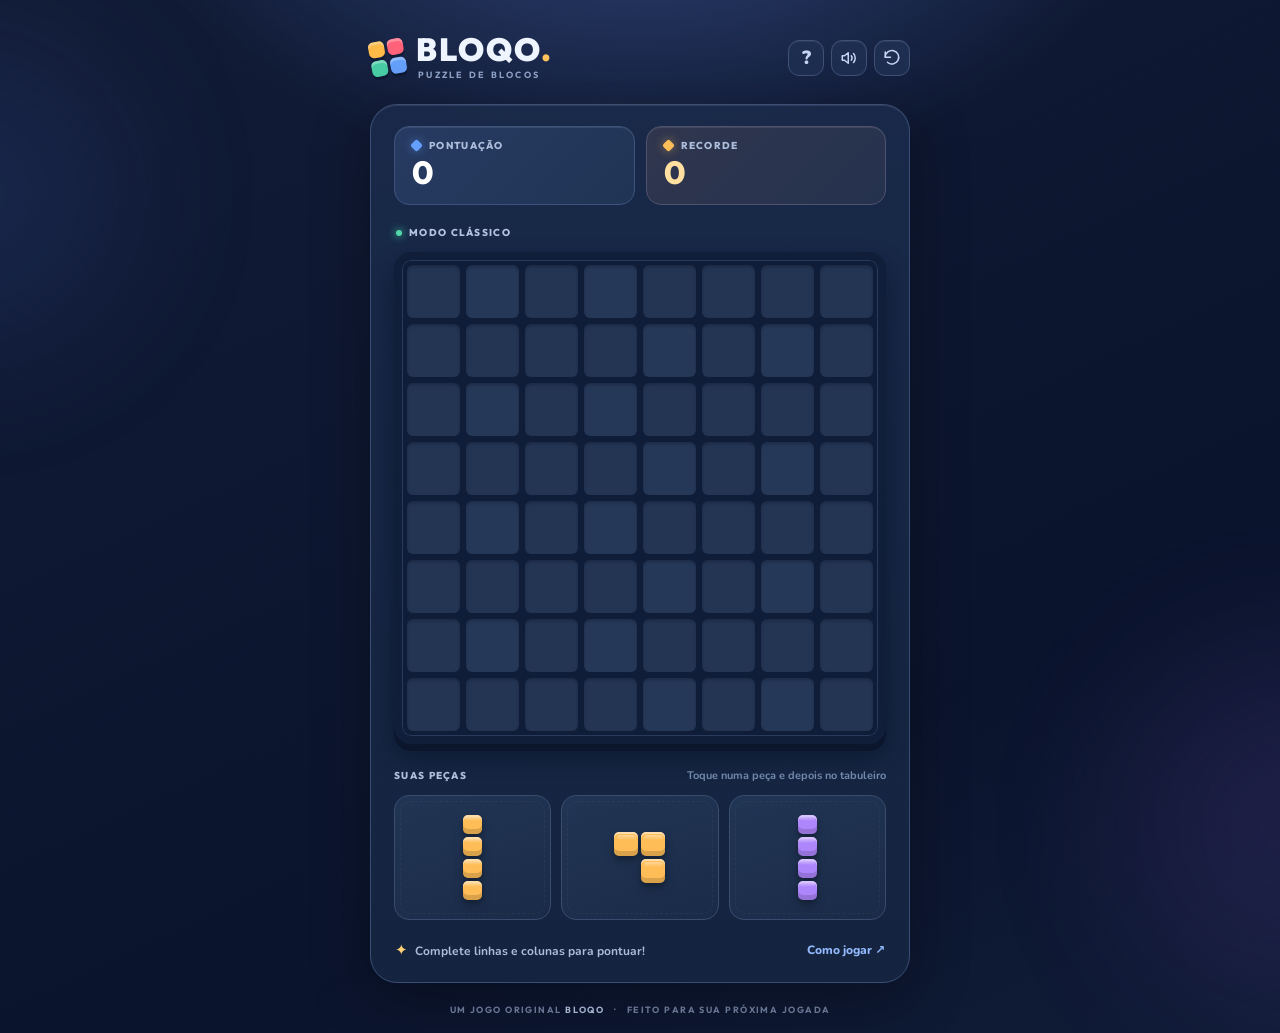
==== index.html @ 7bf5e058 "Add files via upload" ====
<!doctype html>
<html lang="pt-BR">
  <head>
    <meta charset="utf-8" />
    <meta name="viewport" content="width=device-width, initial-scale=1, viewport-fit=cover" />
    <meta name="theme-color" content="#111b35" />
    <meta name="description" content="BLOQO: um jogo original de blocos coloridos. Encaixe peças, complete linhas, faça combos e supere seu recorde." />
    <title>BLOQO — Puzzle de Blocos</title>
    <link rel="icon" href="./icon.svg" type="image/svg+xml" />
    <link rel="manifest" href="./manifest.webmanifest" />
    <link rel="apple-touch-icon" href="./icon-192.png" />
    <link rel="stylesheet" href="./styles.css" />
    <script defer src="./game.js"></script>
    <script>
      if ("serviceWorker" in navigator) {
        window.addEventListener("load", () => {
          navigator.serviceWorker.register("./sw.js").catch(() => {});
        });
      }
    </script>
  </head>
  <body>
    <div class="ambient ambient-one" aria-hidden="true"></div>
    <div class="ambient ambient-two" aria-hidden="true"></div>

    <main class="app-shell">
      <header class="site-header">
        <div class="brand-wrap">
          <div class="brand-icon" aria-hidden="true"><span></span><span></span><span></span><span></span></div>
          <div class="brand-text">
            <h1>BLOQO<span class="brand-dot">.</span></h1>
            <p>PUZZLE DE BLOCOS</p>
          </div>
        </div>
        <div class="header-actions">
          <button id="helpBtn" class="icon-button" type="button" title="Como jogar" aria-label="Como jogar">?</button>
          <button id="soundBtn" class="icon-button" type="button" title="Desativar sons" aria-label="Desativar som" aria-pressed="true">
            <svg viewBox="0 0 24 24" fill="none" stroke="currentColor" stroke-width="2" stroke-linecap="round" stroke-linejoin="round" aria-hidden="true"><path d="M11 5 6 9H3v6h3l5 4V5Z"/><path class="sound-wave" d="M15 9a5 5 0 0 1 0 6m3-9a9 9 0 0 1 0 12"/></svg>
          </button>
          <button id="restartBtn" class="icon-button" type="button" title="Recomeçar" aria-label="Recomeçar partida">
            <svg viewBox="0 0 24 24" fill="none" stroke="currentColor" stroke-width="2" stroke-linecap="round" stroke-linejoin="round" aria-hidden="true"><path d="M3 11a9 9 0 1 1 2.9 6.6"/><path d="M3 4v7h7"/></svg>
          </button>
        </div>
      </header>

      <section class="game-wrap" aria-label="Jogo de encaixar blocos">
        <div class="scorebar">
          <div class="score-card score-current">
            <div class="score-label"><span class="tiny-diamond blue"></span> PONTUAÇÃO</div>
            <strong id="score" class="score-value" aria-live="polite">0</strong>
          </div>
          <div class="score-card score-best">
            <div class="score-label"><span class="tiny-diamond yellow"></span> RECORDE</div>
            <strong id="best" class="score-value">0</strong>
          </div>
        </div>

        <div class="game-board-area">
          <div class="board-topline"><span><i class="live-dot"></i> MODO CLÁSSICO</span><span id="comboCounter" class="combo-badge" hidden>COMBO ×2</span></div>
          <div id="board" class="board" role="grid" aria-label="Tabuleiro de 8 linhas por 8 colunas"></div>
          <div id="boardToast" class="board-toast" role="status" aria-live="polite"></div>
        </div>

        <div class="tray-section">
          <div class="tray-topline"><span>SUAS PEÇAS</span><span id="trayHint">Toque numa peça e depois no tabuleiro</span></div>
          <div id="pieceTray" class="piece-tray" aria-label="Três peças disponíveis"></div>
        </div>

        <div class="bottom-actions">
          <span class="game-tip"><span class="sparkle">✦</span> Complete linhas e colunas para pontuar!</span>
          <button id="tipsBtn" type="button" class="text-link">Como jogar <span aria-hidden="true">↗</span></button>
        </div>
      </section>

      <footer class="site-footer">UM JOGO ORIGINAL <strong>BLOQO</strong> <span>·</span> FEITO PARA SUA PRÓXIMA JOGADA</footer>
    </main>

    <div id="dragGhost" class="drag-ghost" aria-hidden="true"></div>

    <div id="helpModal" class="modal-backdrop" hidden>
      <section class="modal-card" role="dialog" aria-modal="true" aria-labelledby="helpTitle">
        <div class="modal-emblem" aria-hidden="true">✦</div>
        <div class="modal-eyebrow">SIMPLES DE APRENDER</div>
        <h2 id="helpTitle">Como jogar</h2>
        <ol class="rules">
          <li><span class="rule-index">01</span> Selecione uma das três peças coloridas.</li>
          <li><span class="rule-index">02</span> Toque no tabuleiro para encaixá-la — ou arraste a peça até ele.</li>
          <li><span class="rule-index">03</span> Complete linhas ou colunas para limpar blocos e fazer combos.</li>
          <li><span class="rule-index">04</span> A partida termina quando nenhuma peça disponível couber.</li>
        </ol>
        <button id="startBtn" class="primary-button" type="button">Bora jogar <span aria-hidden="true">→</span></button>
      </section>
    </div>

    <div id="gameOverModal" class="modal-backdrop" hidden>
      <section class="modal-card over-card" role="dialog" aria-modal="true" aria-labelledby="overTitle">
        <div class="modal-emblem trophy" aria-hidden="true">★</div>
        <div class="modal-eyebrow">FIM DE PARTIDA</div>
        <h2 id="overTitle">Boa jogada!</h2>
        <p class="modal-subtext">Cada bloco conta. Que tal tentar de novo?</p>
        <div class="final-score"><span>SUA PONTUAÇÃO</span><strong id="finalScore">0</strong><small id="bestMessage">Continue quebrando recordes!</small></div>
        <button id="againBtn" class="primary-button" type="button">Jogar novamente <span aria-hidden="true">→</span></button>
      </section>
    </div>
  </body>
</html>
---- styles.css ----
@import url('https://fonts.googleapis.com/css2?family=Nunito:wght@400;500;600;700;800;900&family=Outfit:wght@500;600;700;800;900&display=swap');

:root{--navy:#0d1730;--navy2:#152340;--panel:#1a2b4b;--panel-border:#35476b;--muted:#8fa3c7;--text:#eff5ff;--yellow:#ffc55c;--blue:#6fa4ff;--block-size:42px;--tray-cell:25px;font-family:'Nunito',system-ui,-apple-system,'Segoe UI',sans-serif;color-scheme:dark}
*{box-sizing:border-box}
html{min-height:100%;background:#0a1228}
body{margin:0;min-height:100vh;min-height:100dvh;overflow-x:hidden;color:var(--text);background:radial-gradient(ellipse 720px 500px at 50% -190px,#344b83 0%,transparent 75%),linear-gradient(155deg,#111b35 2%,#0b142d 70%,#101c37 100%)}
button{font:inherit;cursor:pointer;-webkit-tap-highlight-color:transparent}
button:focus-visible{outline:3px solid #ffce73;outline-offset:3px}
button:disabled{cursor:default}
[hidden]{display:none!important}
.ambient{pointer-events:none;position:fixed;z-index:0;border-radius:50%;filter:blur(84px);opacity:.12}
.ambient-one{width:300px;height:300px;background:#638cff;top:5%;left:-180px}
.ambient-two{width:330px;height:330px;background:#9d5ae2;bottom:-90px;right:-180px}
.app-shell{position:relative;z-index:1;width:min(100% - 36px,640px);margin:0 auto;padding:26px 0 18px}
.site-header{display:flex;align-items:center;justify-content:space-between;gap:10px;max-width:540px;margin:0 auto 22px}
.brand-wrap{display:flex;gap:11px;align-items:center}
.brand-icon{display:grid;grid-template-columns:repeat(2,16px);grid-template-rows:repeat(2,16px);gap:3px;transform:rotate(-10deg)}
.brand-icon span{border-radius:5px;box-shadow:inset 0 3px 0 #ffffff48,0 3px 0 #07112666}
.brand-icon span:nth-child(1){background:#ffba48}.brand-icon span:nth-child(2){background:#ff6279}.brand-icon span:nth-child(3){background:#49cda4}.brand-icon span:nth-child(4){background:#65a0fb}
.brand-text h1{font-family:Outfit,'Nunito',sans-serif;font-weight:900;line-height:.91;letter-spacing:.06em;font-size:32px;margin:0}
.brand-dot{color:var(--yellow)}
.brand-text p{font-family:Outfit,'Nunito',sans-serif;font-weight:700;font-size:9px;letter-spacing:.25em;color:#91a4c9;margin:5px 0 0 2px}
.header-actions{display:flex;gap:7px}
.icon-button{display:grid;place-items:center;width:36px;height:36px;border:1px solid #405178;background:#1d2e51;color:#c6d5f3;border-radius:11px;box-shadow:inset 0 1px 0 #ffffff12;font-weight:900;font-size:19px;transition:background .18s,transform .18s}
.icon-button:hover{background:#283e69}.icon-button:active{transform:scale(.94)}.icon-button svg{width:18px;height:18px}
.icon-button.is-muted .sound-wave{display:none}.icon-button.is-muted{color:#71819e}
.game-wrap{position:relative;width:min(100%,540px);margin:auto;padding:18px 19px 14px;background:linear-gradient(180deg,#1a2a4af0 0%,#162641ee 100%);border:1px solid #3a4d74;box-shadow:0 16px 60px #0000004a,inset 0 1px 0 #ffffff19;border-radius:27px}
.scorebar{display:grid;grid-template-columns:1fr 1fr;gap:11px;margin-bottom:17px}
.score-card{position:relative;overflow:hidden;min-height:79px;padding:12px 17px 11px;border-radius:15px;border:1px solid #3d537e;background:linear-gradient(135deg,#273b62,#203455);box-shadow:inset 0 1px 0 #ffffff18}
.score-best{background:linear-gradient(135deg,#30364e,#25324e);border-color:#50516d}
.score-label{display:flex;align-items:center;gap:8px;font-family:Outfit,'Nunito',sans-serif;font-size:10px;font-weight:800;letter-spacing:.13em;color:#adbedc}
.tiny-diamond{display:inline-block;width:9px;height:9px;transform:rotate(45deg);border-radius:2px}.tiny-diamond.blue{background:#64a0ff;box-shadow:0 0 10px #64a0ff80}.tiny-diamond.yellow{background:#ffbf58;box-shadow:0 0 10px #ffbf5880}
.score-value{display:block;margin-top:4px;font-family:Outfit,'Nunito',sans-serif;font-size:32px;line-height:1.05;font-weight:800;letter-spacing:.01em;color:#fff}.score-best .score-value{color:#ffe0a0}
.board-topline,.tray-topline{display:flex;align-items:center;justify-content:space-between;gap:6px;color:#b3c3e0;font-family:Outfit,'Nunito',sans-serif;font-size:10px;font-weight:800;letter-spacing:.13em}
.board-topline{min-height:21px;margin:0 2px 9px}
.board-topline>span:first-child{display:flex;align-items:center;gap:7px}
.live-dot{width:6px;height:6px;border-radius:50%;background:#53d6aa;box-shadow:0 0 8px #40eeb6}
.combo-badge{border:1px solid #ffc25455;background:#f9a73a19;border-radius:999px;color:#ffce6f;font-size:10px;letter-spacing:.05em;padding:3px 8px;animation:pop .25s ease both}
.game-board-area{position:relative}
.board{display:grid;grid-template-columns:repeat(8,minmax(0,1fr));grid-template-rows:repeat(8,minmax(0,1fr));gap:5px;width:100%;aspect-ratio:1;touch-action:manipulation;border:8px solid #101e3a;border-radius:17px;padding:5px;background:#101d38;box-shadow:0 7px 0 #0b152b,0 12px 23px #050b1e76,inset 0 0 0 1px #5d77a154;user-select:none;-webkit-user-select:none}
.cell{position:relative;min-width:0;min-height:0;padding:0;border:0;border-radius:6px;background:#243554;box-shadow:inset 0 2px 3px #0b152855;outline-offset:0;transition:background .11s,transform .11s;user-select:none;-webkit-user-select:none}
.cell:nth-child(16n + 2),.cell:nth-child(16n + 4),.cell:nth-child(16n + 13),.cell:nth-child(16n + 15){background:#263858}
.cell.filled,.piece-block,.ghost-block{background:var(--tile-color);box-shadow:inset 0 2px 0 #ffffff82,inset 0 -5px 0 #00000026,0 2px 5px #00000030}
.cell.filled:after,.piece-block:after,.ghost-block:after{content:"";position:absolute;left:12%;right:12%;top:11%;height:22%;border-radius:20px;background:linear-gradient(180deg,#ffffff64,transparent)}
.cell.preview-valid{background:var(--preview-color,#6ca5ff);opacity:.54;box-shadow:inset 0 0 0 2px #ffffff80,inset 0 2px 0 #ffffff77;transform:scale(.95)}
.cell.preview-invalid{background:#e56e80;opacity:.58;box-shadow:inset 0 0 0 1px #fff4}
.cell.clearing{animation:clearFlash .27s ease-in-out both;z-index:1}
.cell.just-placed{animation:placePop .18s cubic-bezier(.18,1.3,.37,1) both}
.board-toast{position:absolute;z-index:5;top:46%;left:50%;pointer-events:none;white-space:nowrap;text-align:center;transform:translate(-50%,-50%) scale(.8);opacity:0;padding:11px 18px;border:1px solid #ffe9a85b;border-radius:15px;background:#13203ddf;color:#ffe5a4;font-family:Outfit,'Nunito',sans-serif;font-size:19px;font-weight:900;box-shadow:0 8px 25px #0a142f8c;transition:opacity .18s,transform .18s}
.board-toast.show{opacity:1;transform:translate(-50%,-50%) scale(1)}
.tray-section{padding-top:24px}.tray-topline{align-items:baseline;margin-bottom:12px}.tray-topline #trayHint{color:#748bae;font-family:Nunito,sans-serif;font-weight:700;letter-spacing:0;font-size:11px;text-align:right}
.piece-tray{display:grid;grid-template-columns:repeat(3,minmax(0,1fr));gap:10px;min-height:117px}
.piece-slot{position:relative;display:flex;align-items:center;justify-content:center;min-width:0;height:115px;border:1px solid #3a4c6d;background:linear-gradient(160deg,#213554,#1a2b48);border-radius:15px;touch-action:none;-webkit-user-select:none;user-select:none;transition:transform .17s,border-color .17s,background .17s,box-shadow .17s}
.piece-slot:after{content:"";position:absolute;inset:5px;border-radius:10px;border:1px dashed #ffffff0b;pointer-events:none}
.piece-slot:not(:disabled):hover{border-color:#6381b1;background:#273c60}.piece-slot:not(:disabled):active{transform:scale(.97)}
.piece-slot.selected{border-color:#ffca68;box-shadow:0 0 0 2px #ffc75a44,inset 0 1px 0 #fff2;background:linear-gradient(160deg,#2c4266,#253655)}
.piece-slot.used{background:#17264077;border-color:#263955;opacity:.47;cursor:default}
.piece-slot.used:before{content:"✓";font-size:23px;color:#688cb9}
.piece-shape{position:relative;display:grid;grid-template-columns:repeat(var(--cols),var(--tile));grid-template-rows:repeat(var(--rows),var(--tile));gap:3px;pointer-events:none;filter:drop-shadow(0 5px 4px #0003)}
.piece-block,.ghost-block{position:relative;display:block;border-radius:5px;width:100%;height:100%}
.piece-empty{display:block;visibility:hidden}.piece-slot.selected .piece-shape{animation:pieceBob 1.7s ease-in-out infinite}
.bottom-actions{display:flex;align-items:center;justify-content:space-between;gap:8px;padding:18px 1px 2px}
.game-tip{color:#aebcda;font-weight:700;font-size:12px}.sparkle{font-size:15px;color:#ffd177;margin-right:4px}
.text-link{border:0;background:none;color:#93baff;padding:4px 0;font-size:12px;font-weight:800;white-space:nowrap}.text-link:hover{color:#fff}
.site-footer{text-align:center;padding-top:21px;font-family:Outfit,'Nunito',sans-serif;color:#7483a3;letter-spacing:.16em;font-size:9px;font-weight:700}.site-footer strong{color:#b6c7e5}.site-footer span{margin:0 6px}
.drag-ghost{position:fixed;z-index:50;pointer-events:none;display:none;opacity:.89;filter:drop-shadow(0 9px 10px #0b153c)}
.drag-ghost.visible{display:block}
.modal-backdrop{position:fixed;inset:0;display:flex;align-items:center;justify-content:center;z-index:100;padding:20px;background:#071022cb;backdrop-filter:blur(8px);animation:fadeIn .2s ease}
.modal-card{width:min(100%,420px);padding:27px 26px 25px;border-radius:25px;border:1px solid #5a6f9b;background:linear-gradient(160deg,#22385d,#162743);box-shadow:0 26px 80px #0009,inset 0 1px 0 #ffffff24;text-align:center}
.modal-emblem{width:57px;height:57px;margin:0 auto 17px;display:grid;place-items:center;background:linear-gradient(150deg,#ffdc79,#ed9f49);color:#493218;border-radius:18px;font-size:30px;box-shadow:0 7px 20px #edb35340;transform:rotate(-8deg)}
.modal-emblem.trophy{transform:rotate(0);background:linear-gradient(160deg,#ffd879,#ff9d6a)}
.modal-eyebrow{font-family:Outfit,'Nunito',sans-serif;letter-spacing:.18em;font-size:10px;color:#a6bce0;font-weight:800}
.modal-card h2{font-family:Outfit,'Nunito',sans-serif;margin:6px 0 15px;font-size:29px;letter-spacing:-.03em}
.rules{padding:0;margin:21px 0 26px;list-style:none;text-align:left;display:grid;gap:13px}
.rules li{display:flex;align-items:flex-start;gap:11px;color:#c9d6eb;font-size:13px;line-height:1.48;font-weight:700}.rule-index{flex-shrink:0;font-family:Outfit,'Nunito',sans-serif;font-size:11px;font-weight:900;color:#ffc66e;padding-top:2px}
.primary-button{display:flex;align-items:center;justify-content:space-between;gap:12px;width:100%;padding:14px 18px;border:0;border-radius:13px;background:linear-gradient(110deg,#ffc968,#ffab52);box-shadow:0 5px 0 #bd7939;color:#302312;font-family:Outfit,'Nunito',sans-serif;font-size:16px;font-weight:900;transition:transform .16s,filter .16s}.primary-button:hover{filter:brightness(1.05)}.primary-button:active{transform:translateY(3px);box-shadow:0 2px 0 #bd7939}
.modal-subtext{color:#bbcde8;font-size:14px;margin:0 0 20px}
.final-score{display:flex;align-items:center;flex-direction:column;border:1px solid #485f87;background:#192b4a;border-radius:17px;padding:17px 8px 15px;margin:20px 0 22px}
.final-score span{color:#aabedd;letter-spacing:.17em;font-size:10px;font-family:Outfit,'Nunito',sans-serif;font-weight:800}.final-score strong{color:#ffe5b2;font-size:54px;line-height:1.25;font-family:Outfit,'Nunito',sans-serif}.final-score small{color:#9bb0d0;font-size:12px;font-weight:700}
@keyframes clearFlash{0%{transform:scale(1);filter:brightness(1)}50%{transform:scale(1.18);background:#fff4ba;filter:brightness(1.8)}100%{transform:scale(0);opacity:0}}
@keyframes placePop{from{transform:scale(.76)}to{transform:scale(1)}}
@keyframes pop{from{transform:scale(.75)}to{transform:scale(1)}}
@keyframes pieceBob{0%,100%{transform:translateY(0)}50%{transform:translateY(-3px)}}
@keyframes fadeIn{from{opacity:0}to{opacity:1}}
@media(min-width:700px){.app-shell{padding-top:35px}.game-wrap{padding:21px 23px 18px}.board{gap:6px}.site-header{margin-bottom:24px}.piece-slot{height:125px}.piece-tray{min-height:125px}}
@media(max-width:460px){.app-shell{width:calc(100% - 22px);padding-top:14px}.site-header{margin:0 6px 15px}.brand-text h1{font-size:27px}.brand-icon{grid-template-columns:repeat(2,14px);grid-template-rows:repeat(2,14px)}.header-actions{gap:5px}.icon-button{width:33px;height:33px;border-radius:9px}.game-wrap{padding:13px 12px 12px;border-radius:22px}.score-card{padding:10px 13px;min-height:74px}.score-value{font-size:29px}.board{border-width:6px;gap:3px;padding:4px;border-radius:13px}.cell{border-radius:4px}.tray-section{padding-top:21px}.piece-tray{gap:7px;min-height:100px}.piece-slot{height:100px;border-radius:12px}.piece-shape{gap:2px}.piece-block{border-radius:3px}.tray-topline #trayHint{font-size:10px}.game-tip,.text-link{font-size:11px}.bottom-actions{padding-top:15px}.site-footer{font-size:8px;padding-top:18px}}
@media(max-width:350px){.app-shell{width:calc(100% - 14px)}.game-wrap{padding:11px 9px}.scorebar{gap:7px}.score-label{font-size:9px}.piece-tray{gap:5px}.piece-slot{height:91px}.bottom-actions{align-items:flex-start}.game-tip{max-width:200px}.tray-topline #trayHint{max-width:168px}.brand-text h1{font-size:24px}}
@media(prefers-reduced-motion:reduce){*,*:before,*:after{animation-duration:.01ms!important;transition-duration:.01ms!important}}
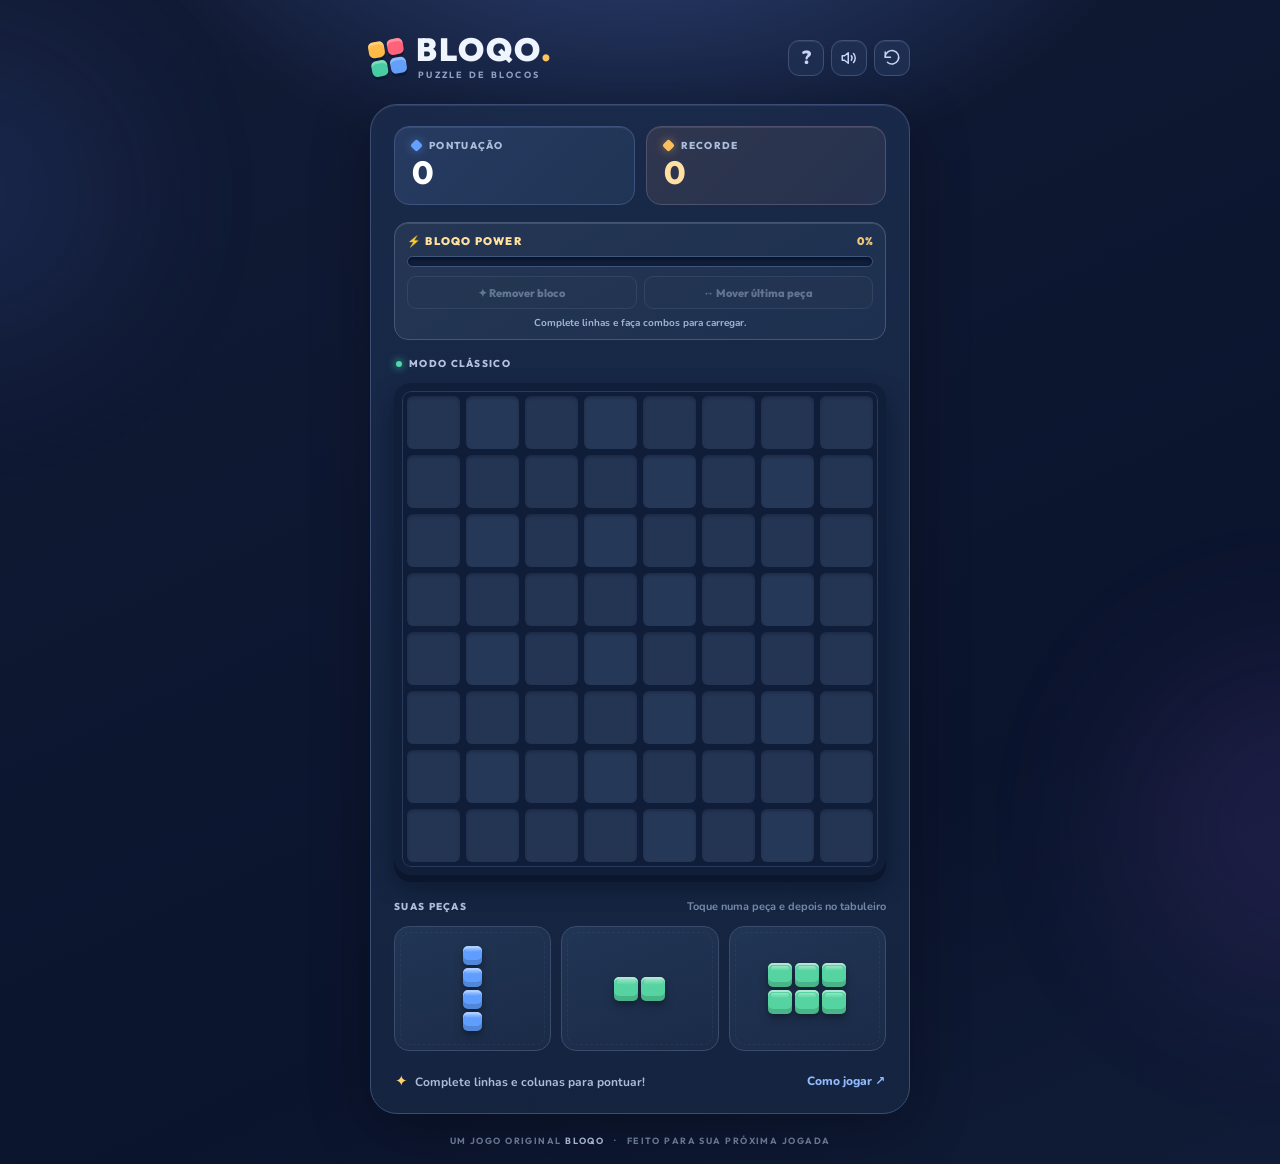
==== commit 51b09c8a: "BLOQO POWER v2 - Novos poderes e efeitos" ====
--- a/index.html
+++ b/index.html
@@ -56,6 +56,15 @@
         </div>
 
         <div class="game-board-area">
+          <div id="powerPanel" class="power-panel" aria-label="Energia BLOQO POWER">
+            <div class="power-topline"><strong>⚡ BLOQO POWER</strong><span id="powerPercent">0%</span></div>
+            <div class="power-meter" role="progressbar" aria-label="Energia para usar um poder" aria-valuemin="0" aria-valuemax="100" aria-valuenow="0"><div id="powerFill" class="power-fill"></div></div>
+            <div class="power-actions">
+              <button id="removePowerBtn" class="power-button" type="button" disabled>✦ Remover bloco</button>
+              <button id="movePowerBtn" class="power-button" type="button" disabled>↔ Mover última peça</button>
+            </div>
+            <p id="powerHint" class="power-hint" aria-live="polite">Complete linhas e faça combos para carregar.</p>
+          </div>
           <div class="board-topline"><span><i class="live-dot"></i> MODO CLÁSSICO</span><span id="comboCounter" class="combo-badge" hidden>COMBO ×2</span></div>
           <div id="board" class="board" role="grid" aria-label="Tabuleiro de 8 linhas por 8 colunas"></div>
           <div id="boardToast" class="board-toast" role="status" aria-live="polite"></div>
@@ -87,6 +96,7 @@
           <li><span class="rule-index">02</span> Toque no tabuleiro para encaixá-la — ou arraste a peça até ele.</li>
           <li><span class="rule-index">03</span> Complete linhas ou colunas para limpar blocos e fazer combos.</li>
           <li><span class="rule-index">04</span> A partida termina quando nenhuma peça disponível couber.</li>
+          <li><span class="rule-index">05</span> Carregue o BLOQO POWER para remover um bloco ou mover a última peça colocada.</li>
         </ol>
         <button id="startBtn" class="primary-button" type="button">Bora jogar <span aria-hidden="true">→</span></button>
       </section>
--- a/styles.css
+++ b/styles.css
@@ -31,6 +31,23 @@
 .score-label{display:flex;align-items:center;gap:8px;font-family:Outfit,'Nunito',sans-serif;font-size:10px;font-weight:800;letter-spacing:.13em;color:#adbedc}
 .tiny-diamond{display:inline-block;width:9px;height:9px;transform:rotate(45deg);border-radius:2px}.tiny-diamond.blue{background:#64a0ff;box-shadow:0 0 10px #64a0ff80}.tiny-diamond.yellow{background:#ffbf58;box-shadow:0 0 10px #ffbf5880}
 .score-value{display:block;margin-top:4px;font-family:Outfit,'Nunito',sans-serif;font-size:32px;line-height:1.05;font-weight:800;letter-spacing:.01em;color:#fff}.score-best .score-value{color:#ffe0a0}
+.power-panel{position:relative;margin-bottom:13px;padding:11px 12px 9px;border:1px solid #475577;background:linear-gradient(150deg,#243653,#1d304f);border-radius:14px;box-shadow:inset 0 1px 0 #fff2;transition:border-color .2s,box-shadow .2s}
+.power-topline{display:flex;align-items:center;justify-content:space-between;gap:8px;margin-bottom:8px;font-family:Outfit,'Nunito',sans-serif;letter-spacing:.11em;font-size:11px;color:#c3d4f4}
+.power-topline strong{color:#ffe09c;font-weight:900}.power-topline span{color:#eec77b;font-weight:900;letter-spacing:.03em}
+.power-meter{height:11px;padding:2px;overflow:hidden;border-radius:30px;background:#101d38;box-shadow:inset 0 2px 3px #040a1c99;border:1px solid #40577c}
+.power-fill{height:100%;width:0%;border-radius:30px;background:linear-gradient(90deg,#6ac8ff,#8b82ff 48%,#ffc55c);box-shadow:0 0 12px #ffd4779c;transition:width .35s cubic-bezier(.2,.7,.3,1)}
+.power-actions{display:grid;grid-template-columns:1fr 1fr;gap:7px;margin-top:9px}
+.power-button{border:1px solid #6484b0;border-radius:9px;min-height:33px;padding:6px 7px;background:#30486d;color:#fff3d5;font-family:Outfit,'Nunito',sans-serif;font-weight:800;font-size:11px;transition:background .18s,transform .18s,border-color .18s}
+.power-button:disabled{opacity:.5;color:#a5b6d4;border-color:#445675;background:#243753}.power-button:not(:disabled):hover{background:#48608a}.power-button:not(:disabled):active{transform:scale(.97)}
+.power-button.active{border-color:#ffce6a;background:#765331;box-shadow:inset 0 0 0 1px #ffcf6466,0 0 14px #ffbd4160}
+.power-hint{margin:7px 0 0;color:#a0b5d5;font-size:10px;font-weight:700;text-align:center;min-height:13px}
+.power-panel.is-ready{border-color:#ffc86c;box-shadow:0 0 16px #ffc76a24,inset 0 1px 0 #fff3}.power-panel.is-ready .power-topline span{color:#ffe49f}.power-panel.is-ready .power-fill{animation:powerGlow 1.2s ease-in-out infinite alternate}
+.power-panel.just-charged{animation:powerReady .5s ease-out}
+.power-earned{position:absolute;top:0;right:13px;pointer-events:none;font-family:Outfit,'Nunito',sans-serif;font-weight:900;color:#ffe39a;text-shadow:0 1px 5px #10182c;animation:energyFloat .7s ease-out both;z-index:3}
+.board.line-celebration{animation:boardFlash .27s ease-out}
+.board.power-remove .cell.filled{cursor:crosshair;box-shadow:inset 0 2px 0 #ffffff82,inset 0 -5px 0 #00000026,0 0 0 2px #ffd77c88}
+.board.power-remove .cell.filled:active{filter:brightness(1.5)}.board.power-move .cell.move-source{box-shadow:inset 0 2px 0 #ffffff82,0 0 0 3px #ffd475,0 0 12px #ffe08e99;z-index:1}
+.cell.power-breaking{z-index:3;animation:powerBreak .26s ease-in forwards}
 .board-topline,.tray-topline{display:flex;align-items:center;justify-content:space-between;gap:6px;color:#b3c3e0;font-family:Outfit,'Nunito',sans-serif;font-size:10px;font-weight:800;letter-spacing:.13em}
 .board-topline{min-height:21px;margin:0 2px 9px}
 .board-topline>span:first-child{display:flex;align-items:center;gap:7px}
@@ -82,7 +99,12 @@
 @keyframes pop{from{transform:scale(.75)}to{transform:scale(1)}}
 @keyframes pieceBob{0%,100%{transform:translateY(0)}50%{transform:translateY(-3px)}}
 @keyframes fadeIn{from{opacity:0}to{opacity:1}}
+@keyframes powerGlow{from{filter:brightness(1);box-shadow:0 0 8px #ffd47799}to{filter:brightness(1.35);box-shadow:0 0 22px #ffce65dd}}
+@keyframes powerReady{0%{transform:scale(1)}40%{transform:scale(1.025)}100%{transform:scale(1)}}
+@keyframes powerBreak{0%{transform:scale(1);filter:brightness(1)}45%{transform:scale(1.18) rotate(5deg);filter:brightness(2);background:#fff3b4}100%{transform:scale(.1) rotate(-12deg);opacity:0}}
+@keyframes energyFloat{0%{opacity:0;transform:translateY(14px) scale(.8)}20%{opacity:1}100%{opacity:0;transform:translateY(-32px) scale(1.08)}}
+@keyframes boardFlash{0%{box-shadow:0 7px 0 #0b152b,0 12px 23px #050b1e76,inset 0 0 0 1px #5d77a154}45%{box-shadow:0 7px 0 #0b152b,0 12px 23px #050b1e76,inset 0 0 0 2px #ffe19c,0 0 28px #ffc95e6c}100%{box-shadow:0 7px 0 #0b152b,0 12px 23px #050b1e76,inset 0 0 0 1px #5d77a154}}
 @media(min-width:700px){.app-shell{padding-top:35px}.game-wrap{padding:21px 23px 18px}.board{gap:6px}.site-header{margin-bottom:24px}.piece-slot{height:125px}.piece-tray{min-height:125px}}
-@media(max-width:460px){.app-shell{width:calc(100% - 22px);padding-top:14px}.site-header{margin:0 6px 15px}.brand-text h1{font-size:27px}.brand-icon{grid-template-columns:repeat(2,14px);grid-template-rows:repeat(2,14px)}.header-actions{gap:5px}.icon-button{width:33px;height:33px;border-radius:9px}.game-wrap{padding:13px 12px 12px;border-radius:22px}.score-card{padding:10px 13px;min-height:74px}.score-value{font-size:29px}.board{border-width:6px;gap:3px;padding:4px;border-radius:13px}.cell{border-radius:4px}.tray-section{padding-top:21px}.piece-tray{gap:7px;min-height:100px}.piece-slot{height:100px;border-radius:12px}.piece-shape{gap:2px}.piece-block{border-radius:3px}.tray-topline #trayHint{font-size:10px}.game-tip,.text-link{font-size:11px}.bottom-actions{padding-top:15px}.site-footer{font-size:8px;padding-top:18px}}
+@media(max-width:460px){.app-shell{width:calc(100% - 22px);padding-top:14px}.site-header{margin:0 6px 15px}.brand-text h1{font-size:27px}.brand-icon{grid-template-columns:repeat(2,14px);grid-template-rows:repeat(2,14px)}.header-actions{gap:5px}.icon-button{width:33px;height:33px;border-radius:9px}.game-wrap{padding:13px 12px 12px;border-radius:22px}.score-card{padding:10px 13px;min-height:74px}.score-value{font-size:29px}.power-panel{padding:9px 10px;margin-bottom:12px}.power-button{font-size:10px;padding:5px 4px;min-height:31px}.board{border-width:6px;gap:3px;padding:4px;border-radius:13px}.cell{border-radius:4px}.tray-section{padding-top:21px}.piece-tray{gap:7px;min-height:100px}.piece-slot{height:100px;border-radius:12px}.piece-shape{gap:2px}.piece-block{border-radius:3px}.tray-topline #trayHint{font-size:10px}.game-tip,.text-link{font-size:11px}.bottom-actions{padding-top:15px}.site-footer{font-size:8px;padding-top:18px}}
 @media(max-width:350px){.app-shell{width:calc(100% - 14px)}.game-wrap{padding:11px 9px}.scorebar{gap:7px}.score-label{font-size:9px}.piece-tray{gap:5px}.piece-slot{height:91px}.bottom-actions{align-items:flex-start}.game-tip{max-width:200px}.tray-topline #trayHint{max-width:168px}.brand-text h1{font-size:24px}}
 @media(prefers-reduced-motion:reduce){*,*:before,*:after{animation-duration:.01ms!important;transition-duration:.01ms!important}}
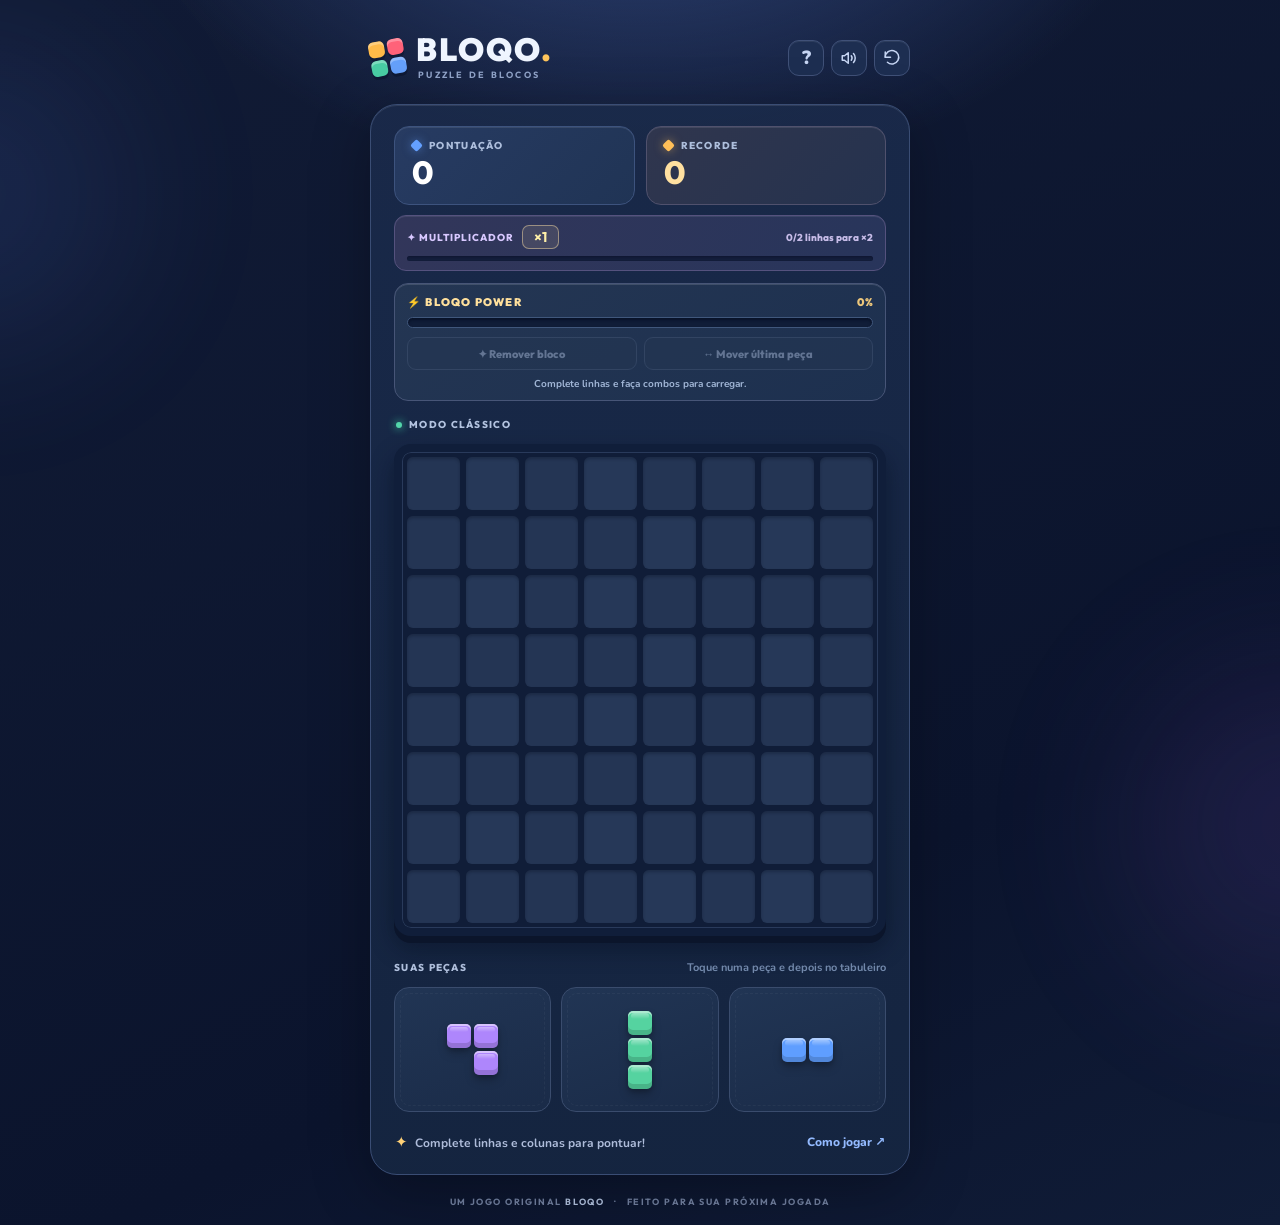
==== commit e63d833f: "BLOQO MULTIPLIER v3 - Multiplicador de pontos" ====
--- a/index.html
+++ b/index.html
@@ -55,6 +55,14 @@
           </div>
         </div>
 
+        <div id="multiplierPanel" class="multiplier-strip" aria-label="Multiplicador de pontos">
+          <div class="multiplier-topline">
+            <span class="multiplier-name">✦ MULTIPLICADOR <strong id="multiplierValue">×1</strong></span>
+            <span id="multiplierHint">0/2 linhas para ×2</span>
+          </div>
+          <div class="multiplier-meter" role="progressbar" aria-label="Progresso do próximo multiplicador" aria-valuemin="0" aria-valuemax="2" aria-valuenow="0"><div id="multiplierFill" class="multiplier-fill"></div></div>
+        </div>
+
         <div class="game-board-area">
           <div id="powerPanel" class="power-panel" aria-label="Energia BLOQO POWER">
             <div class="power-topline"><strong>⚡ BLOQO POWER</strong><span id="powerPercent">0%</span></div>
@@ -97,6 +105,7 @@
           <li><span class="rule-index">03</span> Complete linhas ou colunas para limpar blocos e fazer combos.</li>
           <li><span class="rule-index">04</span> A partida termina quando nenhuma peça disponível couber.</li>
           <li><span class="rule-index">05</span> Carregue o BLOQO POWER para remover um bloco ou mover a última peça colocada.</li>
+          <li><span class="rule-index">06</span> Complete linhas para aumentar seu multiplicador de pontos até ×5 nesta partida. Ele não altera a energia do BLOQO POWER.</li>
         </ol>
         <button id="startBtn" class="primary-button" type="button">Bora jogar <span aria-hidden="true">→</span></button>
       </section>
--- a/styles.css
+++ b/styles.css
@@ -25,12 +25,22 @@
 .icon-button:hover{background:#283e69}.icon-button:active{transform:scale(.94)}.icon-button svg{width:18px;height:18px}
 .icon-button.is-muted .sound-wave{display:none}.icon-button.is-muted{color:#71819e}
 .game-wrap{position:relative;width:min(100%,540px);margin:auto;padding:18px 19px 14px;background:linear-gradient(180deg,#1a2a4af0 0%,#162641ee 100%);border:1px solid #3a4d74;box-shadow:0 16px 60px #0000004a,inset 0 1px 0 #ffffff19;border-radius:27px}
-.scorebar{display:grid;grid-template-columns:1fr 1fr;gap:11px;margin-bottom:17px}
+.scorebar{display:grid;grid-template-columns:1fr 1fr;gap:11px;margin-bottom:10px}
 .score-card{position:relative;overflow:hidden;min-height:79px;padding:12px 17px 11px;border-radius:15px;border:1px solid #3d537e;background:linear-gradient(135deg,#273b62,#203455);box-shadow:inset 0 1px 0 #ffffff18}
 .score-best{background:linear-gradient(135deg,#30364e,#25324e);border-color:#50516d}
 .score-label{display:flex;align-items:center;gap:8px;font-family:Outfit,'Nunito',sans-serif;font-size:10px;font-weight:800;letter-spacing:.13em;color:#adbedc}
 .tiny-diamond{display:inline-block;width:9px;height:9px;transform:rotate(45deg);border-radius:2px}.tiny-diamond.blue{background:#64a0ff;box-shadow:0 0 10px #64a0ff80}.tiny-diamond.yellow{background:#ffbf58;box-shadow:0 0 10px #ffbf5880}
 .score-value{display:block;margin-top:4px;font-family:Outfit,'Nunito',sans-serif;font-size:32px;line-height:1.05;font-weight:800;letter-spacing:.01em;color:#fff}.score-best .score-value{color:#ffe0a0}
+.multiplier-strip{margin-bottom:12px;border:1px solid #55527e;border-radius:12px;padding:9px 12px;background:linear-gradient(115deg,#32365a,#28355b);box-shadow:inset 0 1px 0 #ffffff15}
+.multiplier-topline{display:flex;align-items:center;justify-content:space-between;gap:8px;margin-bottom:7px;font-family:Outfit,'Nunito',sans-serif;font-size:10px;font-weight:800;letter-spacing:.025em;color:#b9c8ec}
+.multiplier-name{display:flex;align-items:center;gap:8px;letter-spacing:.10em;color:#d8c8ff;white-space:nowrap}
+.multiplier-name strong{color:#fff0a8;border:1px solid #ffe4a676;border-radius:7px;padding:2px 7px;background:#ffe4a61b;font-size:14px;letter-spacing:0;min-width:37px;text-align:center}
+.multiplier-topline #multiplierHint{color:#c7bce8;letter-spacing:0;text-align:right}
+.multiplier-meter{height:5px;border-radius:10px;background:#131e3b;overflow:hidden;box-shadow:inset 0 1px 2px #0d112caa}
+.multiplier-fill{width:0;height:100%;border-radius:10px;background:linear-gradient(90deg,#a49bff,#ffc875);box-shadow:0 0 8px #ddaeff;transition:width .3s ease-out}
+.multiplier-strip.is-maxed{border-color:#ffd386aa;background:linear-gradient(115deg,#4c4261,#39446b)}
+.multiplier-strip.is-maxed .multiplier-name strong{background:#ffde8760;color:#fff8df}
+.multiplier-strip.level-up{animation:multiplierUp .65s ease-out}
 .power-panel{position:relative;margin-bottom:13px;padding:11px 12px 9px;border:1px solid #475577;background:linear-gradient(150deg,#243653,#1d304f);border-radius:14px;box-shadow:inset 0 1px 0 #fff2;transition:border-color .2s,box-shadow .2s}
 .power-topline{display:flex;align-items:center;justify-content:space-between;gap:8px;margin-bottom:8px;font-family:Outfit,'Nunito',sans-serif;letter-spacing:.11em;font-size:11px;color:#c3d4f4}
 .power-topline strong{color:#ffe09c;font-weight:900}.power-topline span{color:#eec77b;font-weight:900;letter-spacing:.03em}
@@ -104,7 +114,9 @@
 @keyframes powerBreak{0%{transform:scale(1);filter:brightness(1)}45%{transform:scale(1.18) rotate(5deg);filter:brightness(2);background:#fff3b4}100%{transform:scale(.1) rotate(-12deg);opacity:0}}
 @keyframes energyFloat{0%{opacity:0;transform:translateY(14px) scale(.8)}20%{opacity:1}100%{opacity:0;transform:translateY(-32px) scale(1.08)}}
 @keyframes boardFlash{0%{box-shadow:0 7px 0 #0b152b,0 12px 23px #050b1e76,inset 0 0 0 1px #5d77a154}45%{box-shadow:0 7px 0 #0b152b,0 12px 23px #050b1e76,inset 0 0 0 2px #ffe19c,0 0 28px #ffc95e6c}100%{box-shadow:0 7px 0 #0b152b,0 12px 23px #050b1e76,inset 0 0 0 1px #5d77a154}}
+@keyframes multiplierUp{0%{transform:scale(1);box-shadow:inset 0 1px 0 #ffffff15}40%{transform:scale(1.025);box-shadow:0 0 18px #c9a4fa99}100%{transform:scale(1);box-shadow:inset 0 1px 0 #ffffff15}}
 @media(min-width:700px){.app-shell{padding-top:35px}.game-wrap{padding:21px 23px 18px}.board{gap:6px}.site-header{margin-bottom:24px}.piece-slot{height:125px}.piece-tray{min-height:125px}}
 @media(max-width:460px){.app-shell{width:calc(100% - 22px);padding-top:14px}.site-header{margin:0 6px 15px}.brand-text h1{font-size:27px}.brand-icon{grid-template-columns:repeat(2,14px);grid-template-rows:repeat(2,14px)}.header-actions{gap:5px}.icon-button{width:33px;height:33px;border-radius:9px}.game-wrap{padding:13px 12px 12px;border-radius:22px}.score-card{padding:10px 13px;min-height:74px}.score-value{font-size:29px}.power-panel{padding:9px 10px;margin-bottom:12px}.power-button{font-size:10px;padding:5px 4px;min-height:31px}.board{border-width:6px;gap:3px;padding:4px;border-radius:13px}.cell{border-radius:4px}.tray-section{padding-top:21px}.piece-tray{gap:7px;min-height:100px}.piece-slot{height:100px;border-radius:12px}.piece-shape{gap:2px}.piece-block{border-radius:3px}.tray-topline #trayHint{font-size:10px}.game-tip,.text-link{font-size:11px}.bottom-actions{padding-top:15px}.site-footer{font-size:8px;padding-top:18px}}
 @media(max-width:350px){.app-shell{width:calc(100% - 14px)}.game-wrap{padding:11px 9px}.scorebar{gap:7px}.score-label{font-size:9px}.piece-tray{gap:5px}.piece-slot{height:91px}.bottom-actions{align-items:flex-start}.game-tip{max-width:200px}.tray-topline #trayHint{max-width:168px}.brand-text h1{font-size:24px}}
+@media(max-width:390px){.multiplier-strip{padding:8px 9px}.multiplier-name{gap:5px;letter-spacing:.03em}.multiplier-topline{font-size:9px}.multiplier-name strong{font-size:13px;padding:2px 5px;min-width:30px}}
 @media(prefers-reduced-motion:reduce){*,*:before,*:after{animation-duration:.01ms!important;transition-duration:.01ms!important}}
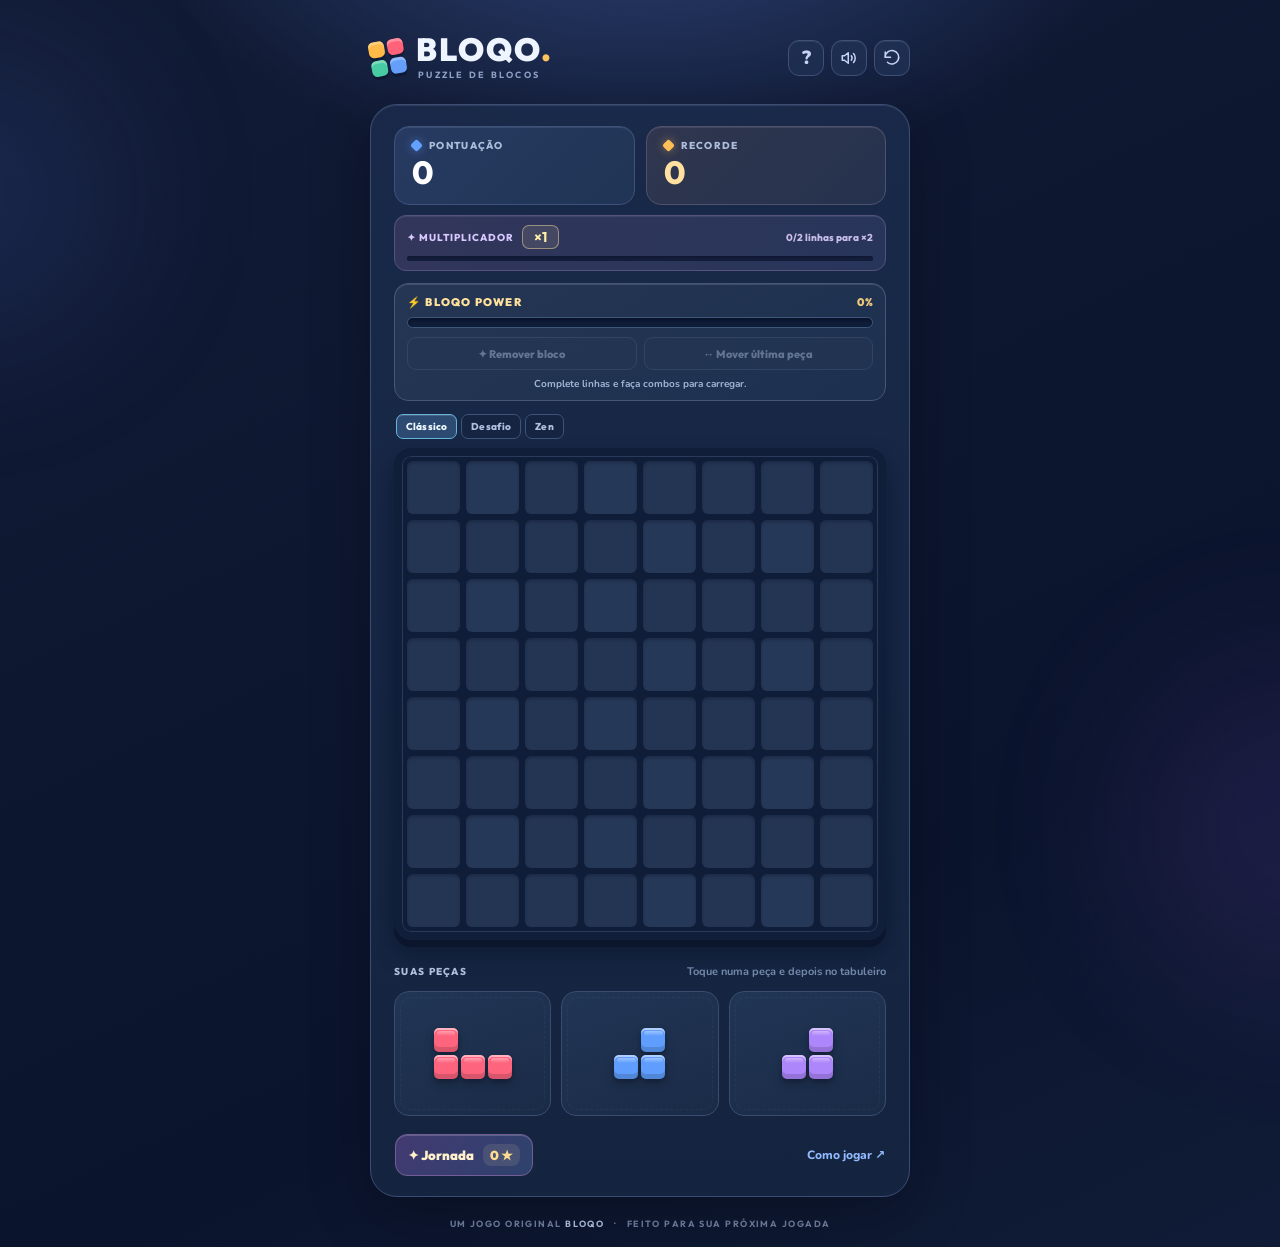
==== commit db2d21b3: "BLOQO v4.0 — Jornada, Colecionáveis e Novos Modos" ====
--- a/index.html
+++ b/index.html
@@ -43,7 +43,7 @@
         </div>
       </header>
 
-      <section class="game-wrap" aria-label="Jogo de encaixar blocos">
+      <section id="gameWrap" class="game-wrap" aria-label="Jogo de encaixar blocos" data-theme="classic">
         <div class="scorebar">
           <div class="score-card score-current">
             <div class="score-label"><span class="tiny-diamond blue"></span> PONTUAÇÃO</div>
@@ -73,8 +73,17 @@
             </div>
             <p id="powerHint" class="power-hint" aria-live="polite">Complete linhas e faça combos para carregar.</p>
           </div>
-          <div class="board-topline"><span><i class="live-dot"></i> MODO CLÁSSICO</span><span id="comboCounter" class="combo-badge" hidden>COMBO ×2</span></div>
+          <div class="board-topline">
+            <div class="mode-tabs" role="group" aria-label="Escolher modo de jogo">
+              <button id="classicBtn" class="mode-tab active" type="button" aria-pressed="true">Clássico</button>
+              <button id="dailyBtn" class="mode-tab" type="button" aria-pressed="false">Desafio</button>
+              <button id="zenBtn" class="mode-tab" type="button" aria-pressed="false">Zen</button>
+            </div>
+            <span id="comboCounter" class="combo-badge" hidden>COMBO ×2</span>
+          </div>
+          <p id="dailyStatus" class="daily-status" hidden></p>
           <div id="board" class="board" role="grid" aria-label="Tabuleiro de 8 linhas por 8 colunas"></div>
+          <div id="comboEffects" class="combo-effects" aria-hidden="true"></div>
           <div id="boardToast" class="board-toast" role="status" aria-live="polite"></div>
         </div>
 
@@ -84,7 +93,7 @@
         </div>
 
         <div class="bottom-actions">
-          <span class="game-tip"><span class="sparkle">✦</span> Complete linhas e colunas para pontuar!</span>
+          <button id="journeyBtn" class="journey-open" type="button">✦ Jornada <span id="starsBadge">0 ★</span></button>
           <button id="tipsBtn" type="button" class="text-link">Como jogar <span aria-hidden="true">↗</span></button>
         </div>
       </section>
@@ -106,6 +115,8 @@
           <li><span class="rule-index">04</span> A partida termina quando nenhuma peça disponível couber.</li>
           <li><span class="rule-index">05</span> Carregue o BLOQO POWER para remover um bloco ou mover a última peça colocada.</li>
           <li><span class="rule-index">06</span> Complete linhas para aumentar seu multiplicador de pontos até ×5 nesta partida. Ele não altera a energia do BLOQO POWER.</li>
+          <li><span class="rule-index">07</span> No Desafio Diário, alcance a meta em até 20 peças. No Zen, jogue sem perder.</li>
+          <li><span class="rule-index">08</span> Abra Jornada para ver missões, estrelas, temas e colecionáveis desbloqueados por pontos.</li>
         </ol>
         <button id="startBtn" class="primary-button" type="button">Bora jogar <span aria-hidden="true">→</span></button>
       </section>
@@ -116,10 +127,31 @@
         <div class="modal-emblem trophy" aria-hidden="true">★</div>
         <div class="modal-eyebrow">FIM DE PARTIDA</div>
         <h2 id="overTitle">Boa jogada!</h2>
-        <p class="modal-subtext">Cada bloco conta. Que tal tentar de novo?</p>
+        <p id="overDescription" class="modal-subtext">Cada bloco conta. Que tal tentar de novo?</p>
         <div class="final-score"><span>SUA PONTUAÇÃO</span><strong id="finalScore">0</strong><small id="bestMessage">Continue quebrando recordes!</small></div>
         <button id="againBtn" class="primary-button" type="button">Jogar novamente <span aria-hidden="true">→</span></button>
       </section>
     </div>
+
+    <div id="journeyModal" class="modal-backdrop" hidden>
+      <section class="modal-card journey-card" role="dialog" aria-modal="true" aria-labelledby="journeyTitle">
+        <button id="journeyCloseBtn" class="journey-close" type="button" aria-label="Fechar Jornada">✕</button>
+        <div class="modal-eyebrow">PROGRESSO NO SEU CELULAR</div>
+        <h2 id="journeyTitle">✦ Jornada BLOQO</h2>
+        <p class="journey-intro">Complete missões para ganhar estrelas, desbloqueie temas e descubra itens raros ao bater metas de pontuação.</p>
+        <div class="stars-wallet">★ <strong id="starsTotal">0</strong> estrelas disponíveis</div>
+        <h3>☀ Missões de hoje</h3>
+        <div id="missionList" class="journey-list"></div>
+        <h3>◈ Coleção de recordes</h3>
+        <div id="collectionGrid" class="collection-grid"></div>
+        <h3>🎨 Temas para desbloquear</h3>
+        <div id="themeList" class="journey-list"></div>
+        <h3>🏅 Conquistas</h3>
+        <div id="achievementList" class="journey-list"></div>
+        <h3>★ Seus 5 melhores jogos</h3>
+        <p class="journey-note">Ranking salvo apenas neste aparelho, no modo Clássico.</p>
+        <div id="rankingList" class="journey-list"></div>
+      </section>
+    </div>
   </body>
 </html>
--- a/styles.css
+++ b/styles.css
@@ -120,3 +120,54 @@
 @media(max-width:350px){.app-shell{width:calc(100% - 14px)}.game-wrap{padding:11px 9px}.scorebar{gap:7px}.score-label{font-size:9px}.piece-tray{gap:5px}.piece-slot{height:91px}.bottom-actions{align-items:flex-start}.game-tip{max-width:200px}.tray-topline #trayHint{max-width:168px}.brand-text h1{font-size:24px}}
 @media(max-width:390px){.multiplier-strip{padding:8px 9px}.multiplier-name{gap:5px;letter-spacing:.03em}.multiplier-topline{font-size:9px}.multiplier-name strong{font-size:13px;padding:2px 5px;min-width:30px}}
 @media(prefers-reduced-motion:reduce){*,*:before,*:after{animation-duration:.01ms!important;transition-duration:.01ms!important}}
+
+/* BLOQO v4 · Modes, progression and cosmetic themes */
+.mode-tabs{display:flex;gap:4px;align-items:center;flex-wrap:wrap}
+.mode-tab{border:1px solid #3e5378;border-radius:7px;background:#152440;color:#adc0e0;font-family:Outfit,'Nunito',sans-serif;font-weight:800;font-size:10px;letter-spacing:.015em;padding:5px 9px;transition:background .15s,border-color .15s}
+.mode-tab.active{background:#2d4a72;border-color:#65b5d8;color:#eefaff;box-shadow:inset 0 1px 0 #ffffff22}
+.mode-tab:active{transform:scale(.97)}
+.daily-status{color:#edcb83;font-size:11px;line-height:1.35;margin:-3px 3px 9px;font-weight:800;text-align:center}
+.journey-open{border:1px solid #725e95;background:linear-gradient(125deg,#423a72,#2e426d);color:#fff1cb;border-radius:12px;padding:9px 12px;font-family:Outfit,'Nunito',sans-serif;font-weight:900;font-size:13px;display:flex;align-items:center;gap:9px;box-shadow:inset 0 1px 0 #ffffff2e}
+.journey-open span{padding:3px 7px;border-radius:8px;background:#ffeab41b;color:#ffdc8e;white-space:nowrap}
+.journey-open:active{transform:scale(.98)}
+.combo-effects{position:absolute;pointer-events:none;z-index:6;left:50%;top:62%;width:0;height:0;overflow:visible}
+.combo-burst{position:absolute;left:0;top:0;white-space:nowrap;transform:translate(-50%,-50%);color:#ffe3a2;text-shadow:0 2px 18px #14152a,0 0 16px #ffd67c;background:#202b4bdc;border:1px solid #ffe6a99e;padding:8px 14px;border-radius:12px;font-family:Outfit,'Nunito',sans-serif;font-size:20px;animation:comboBlast .75s ease-out both}
+.combo-spark{position:absolute;left:-4px;top:-4px;width:8px;height:8px;border-radius:3px;background:#ffd46f;box-shadow:0 0 12px #ffd16e;animation:sparkFly .7s ease-out both}
+@keyframes comboBlast{0%{opacity:0;transform:translate(-50%,-50%) scale(.5)}25%{opacity:1;transform:translate(-50%,-95%) scale(1.15)}100%{opacity:0;transform:translate(-50%,-180%) scale(.95)}}
+@keyframes sparkFly{0%{opacity:1;transform:rotate(var(--angle)) translateY(0)}100%{opacity:0;transform:rotate(var(--angle)) translateY(calc(-1 * var(--distance))) scale(.2)}}
+.journey-card{position:relative;text-align:left;width:min(100%,520px);max-height:88vh;max-height:88dvh;overflow-y:auto;overscroll-behavior:contain;padding:23px 21px 30px;scrollbar-color:#647bac #1b2b4c;scrollbar-width:thin}
+.journey-card h2{font-size:25px;margin:6px 0 8px}
+.journey-intro{font-size:12px;color:#b6c8e6;line-height:1.55;margin:0 0 12px}
+.journey-close{position:absolute;right:16px;top:15px;width:34px;height:34px;border-radius:10px;border:1px solid #617498;background:#263d60;color:#f0f6ff;font-size:16px}
+.stars-wallet{background:#403a5b;border:1px solid #8270a0;border-radius:12px;color:#ffe0a1;text-align:center;padding:11px;font-weight:800;font-size:13px}
+.stars-wallet strong{font-family:Outfit,'Nunito',sans-serif;font-size:23px}
+.journey-card h3{font-family:Outfit,'Nunito',sans-serif;font-size:15px;letter-spacing:.025em;color:#e5edff;margin:20px 0 9px}
+.journey-list{display:grid;gap:7px}
+.journey-entry{display:flex;align-items:center;justify-content:space-between;gap:8px;padding:10px 11px;min-height:52px;border:1px solid #475879;border-radius:12px;background:#172a49}
+.journey-entry span{display:block;font-size:13px;color:#dce9fc}.journey-entry strong{font-size:12px}
+.journey-entry small{display:block;padding-left:24px;color:#93aacb;margin-top:2px;font-size:11px;font-weight:700}
+.journey-entry>b{font-size:11px;white-space:nowrap;color:#ffd991}
+.journey-entry.achievement:not(.achieved){opacity:.62}
+.theme-pick{min-width:76px;padding:7px 8px;border:1px solid #a68acb;border-radius:9px;background:#614c88;color:#fff2ff;font-size:11px;font-weight:900}
+.theme-pick:disabled{color:#9fb0ca;background:#31445e;border-color:#4a5c76}
+.collection-grid{display:grid;grid-template-columns:repeat(3,minmax(0,1fr));gap:7px}
+.collection-item{min-width:0;display:flex;flex-direction:column;align-items:center;text-align:center;justify-content:center;gap:5px;min-height:112px;padding:9px 5px;background:linear-gradient(150deg,#243756,#162944);border:1px solid #3d5173;border-radius:12px}
+.collection-item.unlocked{border-color:#c3a167;background:linear-gradient(150deg,#45415b,#243451);box-shadow:inset 0 1px 0 #fff2}
+.collection-item.locked{opacity:.65}.collection-emoji{font-size:27px;filter:drop-shadow(0 3px 5px #101529)}
+.collection-item strong{color:#eaf1ff;font-size:11px;line-height:1.2}.collection-item small{font-size:9px;color:#ffd181;font-weight:900}
+.journey-note,.journey-empty{color:#9fb2d1;font-size:11px;margin:0 0 8px}.journey-empty{padding:9px}
+.game-wrap[data-theme="neon"]{background:linear-gradient(165deg,#2b204f,#151b44);border-color:#ad63df}
+.game-wrap[data-theme="neon"] .board{border-color:#23163d;box-shadow:0 7px 0 #100b2c,0 0 25px #bd61ed35}
+.game-wrap[data-theme="neon"] .cell:not(.filled){background:#342c5f}
+.game-wrap[data-theme="neon"] .score-card{background:#332653;border-color:#754eac}
+.game-wrap[data-theme="neon"] .filled{filter:saturate(1.3) brightness(1.1)}
+.game-wrap[data-theme="aurora"]{background:linear-gradient(165deg,#1a3e46,#19314b);border-color:#4ab9a9}
+.game-wrap[data-theme="aurora"] .board{border-color:#10343d;box-shadow:0 7px 0 #0b2430,0 0 25px #56d7b638}
+.game-wrap[data-theme="aurora"] .cell:not(.filled){background:#244e58}
+.game-wrap[data-theme="aurora"] .score-card{background:#235359;border-color:#3b948f}
+.game-wrap[data-theme="gold"]{background:linear-gradient(165deg,#5b3e30,#2e2b45);border-color:#eeb56c}
+.game-wrap[data-theme="gold"] .board{border-color:#51352a;box-shadow:0 7px 0 #30251b,0 0 27px #ffd26a4d}
+.game-wrap[data-theme="gold"] .cell:not(.filled){background:#5b493f}
+.game-wrap[data-theme="gold"] .score-card{background:#604c42;border-color:#bc8c55}
+.game-wrap.zen-mode .mode-tab.active{border-color:#64dcb7;background:#1a665c;color:#dfffee}
+@media(max-width:460px){.board-topline{align-items:flex-start}.mode-tab{padding:5px 7px;font-size:9px}.combo-badge{font-size:9px}.journey-card{padding:18px 14px 26px}.collection-item{min-height:100px}.collection-grid{gap:5px}.journey-entry{padding:9px 8px}.journey-entry strong{font-size:11px}}
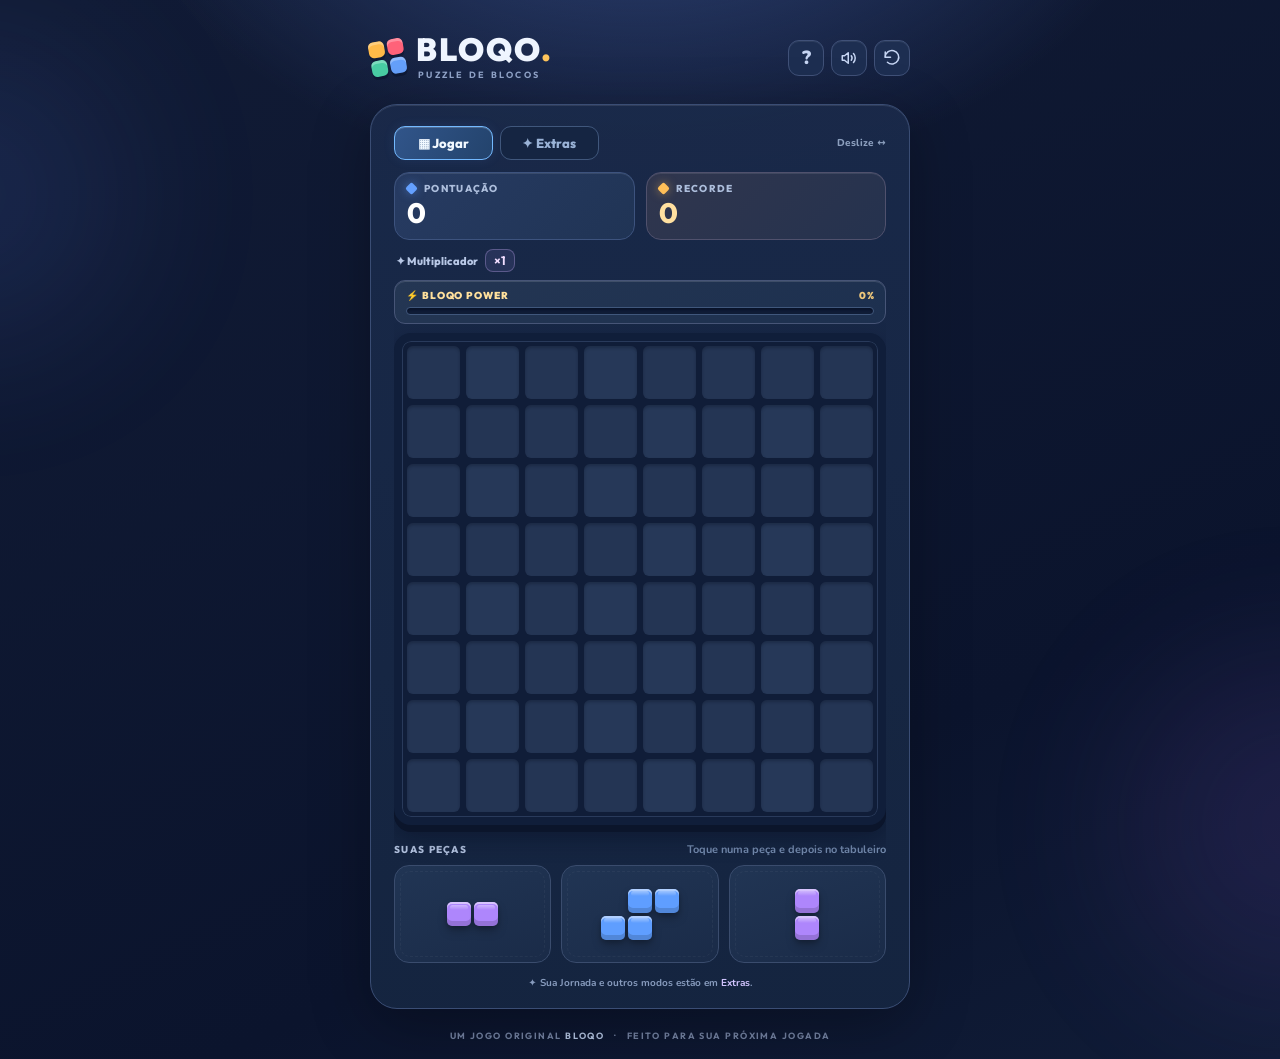
==== commit 24d1f78e: "BLOQO v4.1 - Interface organizada com tela Extras" ====
--- a/index.html
+++ b/index.html
@@ -44,57 +44,89 @@
       </header>
 
       <section id="gameWrap" class="game-wrap" aria-label="Jogo de encaixar blocos" data-theme="classic">
-        <div class="scorebar">
-          <div class="score-card score-current">
-            <div class="score-label"><span class="tiny-diamond blue"></span> PONTUAÇÃO</div>
-            <strong id="score" class="score-value" aria-live="polite">0</strong>
+        <nav class="screen-navigation" aria-label="Telas do BLOQO">
+          <button id="playTab" class="screen-tab active" type="button" aria-pressed="true">▦ Jogar</button>
+          <button id="extrasTab" class="screen-tab" type="button" aria-pressed="false">✦ Extras</button>
+          <span class="swipe-hint">Deslize ↔</span>
+        </nav>
+
+        <div id="screenViewport" class="screen-viewport">
+          <div id="screenTrack" class="screen-track">
+            <section id="playScreen" class="screen-page play-screen" aria-label="Tabuleiro e suas peças">
+              <div class="scorebar">
+                <div class="score-card score-current">
+                  <div class="score-label"><span class="tiny-diamond blue"></span> PONTUAÇÃO</div>
+                  <strong id="score" class="score-value" aria-live="polite">0</strong>
+                </div>
+                <div class="score-card score-best">
+                  <div class="score-label"><span class="tiny-diamond yellow"></span> RECORDE</div>
+                  <strong id="best" class="score-value">0</strong>
+                </div>
+              </div>
+
+              <div class="game-board-area">
+                <div class="play-status">
+                  <span>✦ Multiplicador <strong id="multiplierMini">×1</strong></span>
+                  <span id="comboCounter" class="combo-badge" hidden>COMBO ×2</span>
+                </div>
+                <div id="powerPanel" class="power-panel" aria-label="Energia BLOQO POWER">
+                  <div class="power-topline"><strong>⚡ BLOQO POWER</strong><span id="powerPercent">0%</span></div>
+                  <div class="power-meter" role="progressbar" aria-label="Energia para usar um poder" aria-valuemin="0" aria-valuemax="100" aria-valuenow="0"><div id="powerFill" class="power-fill"></div></div>
+                  <div class="power-actions">
+                    <button id="removePowerBtn" class="power-button" type="button" disabled>✦ Remover bloco</button>
+                    <button id="movePowerBtn" class="power-button" type="button" disabled>↔ Mover última peça</button>
+                  </div>
+                  <p id="powerHint" class="power-hint" aria-live="polite">Complete linhas e faça combos para carregar.</p>
+                </div>
+                <div id="board" class="board" role="grid" aria-label="Tabuleiro de 8 linhas por 8 colunas"></div>
+                <div id="comboEffects" class="combo-effects" aria-hidden="true"></div>
+                <div id="boardToast" class="board-toast" role="status" aria-live="polite"></div>
+              </div>
+
+              <div class="tray-section">
+                <div class="tray-topline"><span>SUAS PEÇAS</span><span id="trayHint">Toque numa peça e depois no tabuleiro</span></div>
+                <div id="pieceTray" class="piece-tray" aria-label="Três peças disponíveis"></div>
+              </div>
+              <p class="play-footer-hint">✦ Sua Jornada e outros modos estão em <strong>Extras</strong>.</p>
+            </section>
+
+            <section id="extrasScreen" class="screen-page extras-screen" aria-label="Modos, multiplicador e coleções" aria-hidden="true" inert>
+              <div class="extras-heading"><span class="extras-icon">✦</span><div><h2>Seu espaço BLOQO</h2><p>Modos, conquistas e evolução da partida</p></div></div>
+
+              <div id="multiplierPanel" class="multiplier-strip" aria-label="Multiplicador de pontos">
+                <div class="multiplier-topline">
+                  <span class="multiplier-name">✦ MULTIPLICADOR <strong id="multiplierValue">×1</strong></span>
+                  <span id="multiplierHint">0/2 linhas para ×2</span>
+                </div>
+                <div class="multiplier-meter" role="progressbar" aria-label="Progresso do próximo multiplicador" aria-valuemin="0" aria-valuemax="2" aria-valuenow="0"><div id="multiplierFill" class="multiplier-fill"></div></div>
+                <p class="extras-note">O multiplicador aumenta seus pontos, mas não acelera o BLOQO POWER.</p>
+              </div>
+
+              <div class="extras-section">
+                <h3>▦ Modos de jogo</h3>
+                <p>Escolha como quer jogar. Ao trocar de modo, uma nova partida começa.</p>
+                <div class="mode-tabs" role="group" aria-label="Escolher modo de jogo">
+                  <button id="classicBtn" class="mode-tab active" type="button" aria-pressed="true">Clássico</button>
+                  <button id="dailyBtn" class="mode-tab" type="button" aria-pressed="false">Desafio</button>
+                  <button id="zenBtn" class="mode-tab" type="button" aria-pressed="false">Zen</button>
+                </div>
+                <p id="dailyStatus" class="daily-status" hidden></p>
+              </div>
+
+              <div class="extras-section journey-section">
+                <h3>★ Sua Jornada</h3>
+                <p>Missões diárias, estrelas, temas e itens de coleção desbloqueados por pontuação.</p>
+                <button id="journeyBtn" class="journey-open" type="button">✦ Abrir Jornada <span id="starsBadge">0 ★</span></button>
+              </div>
+
+              <div class="extras-section help-section">
+                <h3>? Precisa de ajuda?</h3>
+                <p>Aprenda a usar os poderes e descobrir combos especiais.</p>
+                <button id="tipsBtn" type="button" class="text-link">Como jogar <span aria-hidden="true">↗</span></button>
+              </div>
+              <button id="backToPlayBtn" class="back-play-button" type="button">← Voltar ao tabuleiro</button>
+            </section>
           </div>
-          <div class="score-card score-best">
-            <div class="score-label"><span class="tiny-diamond yellow"></span> RECORDE</div>
-            <strong id="best" class="score-value">0</strong>
-          </div>
-        </div>
-
-        <div id="multiplierPanel" class="multiplier-strip" aria-label="Multiplicador de pontos">
-          <div class="multiplier-topline">
-            <span class="multiplier-name">✦ MULTIPLICADOR <strong id="multiplierValue">×1</strong></span>
-            <span id="multiplierHint">0/2 linhas para ×2</span>
-          </div>
-          <div class="multiplier-meter" role="progressbar" aria-label="Progresso do próximo multiplicador" aria-valuemin="0" aria-valuemax="2" aria-valuenow="0"><div id="multiplierFill" class="multiplier-fill"></div></div>
-        </div>
-
-        <div class="game-board-area">
-          <div id="powerPanel" class="power-panel" aria-label="Energia BLOQO POWER">
-            <div class="power-topline"><strong>⚡ BLOQO POWER</strong><span id="powerPercent">0%</span></div>
-            <div class="power-meter" role="progressbar" aria-label="Energia para usar um poder" aria-valuemin="0" aria-valuemax="100" aria-valuenow="0"><div id="powerFill" class="power-fill"></div></div>
-            <div class="power-actions">
-              <button id="removePowerBtn" class="power-button" type="button" disabled>✦ Remover bloco</button>
-              <button id="movePowerBtn" class="power-button" type="button" disabled>↔ Mover última peça</button>
-            </div>
-            <p id="powerHint" class="power-hint" aria-live="polite">Complete linhas e faça combos para carregar.</p>
-          </div>
-          <div class="board-topline">
-            <div class="mode-tabs" role="group" aria-label="Escolher modo de jogo">
-              <button id="classicBtn" class="mode-tab active" type="button" aria-pressed="true">Clássico</button>
-              <button id="dailyBtn" class="mode-tab" type="button" aria-pressed="false">Desafio</button>
-              <button id="zenBtn" class="mode-tab" type="button" aria-pressed="false">Zen</button>
-            </div>
-            <span id="comboCounter" class="combo-badge" hidden>COMBO ×2</span>
-          </div>
-          <p id="dailyStatus" class="daily-status" hidden></p>
-          <div id="board" class="board" role="grid" aria-label="Tabuleiro de 8 linhas por 8 colunas"></div>
-          <div id="comboEffects" class="combo-effects" aria-hidden="true"></div>
-          <div id="boardToast" class="board-toast" role="status" aria-live="polite"></div>
-        </div>
-
-        <div class="tray-section">
-          <div class="tray-topline"><span>SUAS PEÇAS</span><span id="trayHint">Toque numa peça e depois no tabuleiro</span></div>
-          <div id="pieceTray" class="piece-tray" aria-label="Três peças disponíveis"></div>
-        </div>
-
-        <div class="bottom-actions">
-          <button id="journeyBtn" class="journey-open" type="button">✦ Jornada <span id="starsBadge">0 ★</span></button>
-          <button id="tipsBtn" type="button" class="text-link">Como jogar <span aria-hidden="true">↗</span></button>
         </div>
       </section>
 
--- a/styles.css
+++ b/styles.css
@@ -171,3 +171,68 @@
 .game-wrap[data-theme="gold"] .score-card{background:#604c42;border-color:#bc8c55}
 .game-wrap.zen-mode .mode-tab.active{border-color:#64dcb7;background:#1a665c;color:#dfffee}
 @media(max-width:460px){.board-topline{align-items:flex-start}.mode-tab{padding:5px 7px;font-size:9px}.combo-badge{font-size:9px}.journey-card{padding:18px 14px 26px}.collection-item{min-height:100px}.collection-grid{gap:5px}.journey-entry{padding:9px 8px}.journey-entry strong{font-size:11px}}
+
+/* BLOQO v4.1 · A focused game screen and a swipeable extras screen */
+.screen-navigation{display:flex;align-items:center;gap:7px;margin-bottom:12px}
+.screen-tab{display:inline-flex;align-items:center;justify-content:center;gap:5px;padding:8px 18px;min-width:99px;border-radius:11px;border:1px solid #40577c;background:#152542;color:#99b2d6;font:800 13px Outfit,'Nunito',sans-serif;letter-spacing:.01em;transition:background .18s,border-color .18s,color .18s,transform .18s}
+.screen-tab.active{border-color:#73b9ff;color:#f1f8ff;background:linear-gradient(120deg,#31558a,#23436c);box-shadow:inset 0 1px 0 #ffffff30,0 0 12px #5c9cf51c}
+.screen-tab:active{transform:scale(.96)}
+.swipe-hint{margin-left:auto;color:#8c9fbe;font-size:10px;letter-spacing:.04em;font-weight:800;white-space:nowrap}
+.screen-viewport{width:100%;overflow:hidden;touch-action:pan-y;isolation:isolate}
+.screen-track{display:flex;align-items:flex-start;width:100%;transform:translateX(0);transition:transform .32s cubic-bezier(.2,.75,.28,1);will-change:transform}
+.screen-page{min-width:0;flex:0 0 100%;width:100%}
+.screen-page[aria-hidden="true"]{pointer-events:none}
+.play-screen .scorebar{margin-bottom:8px}
+.play-screen .score-card{min-height:68px;padding:9px 12px 8px}
+.play-screen .score-value{font-size:28px;margin-top:3px}
+.play-status{display:flex;justify-content:space-between;align-items:center;gap:7px;margin:0 2px 8px;min-height:24px;font:800 11px Outfit,'Nunito',sans-serif;color:#b8c8e6}
+.play-status>span:first-child{white-space:nowrap}
+.play-status strong{display:inline-block;margin-left:5px;padding:3px 8px;border:1px solid #aa93d866;border-radius:8px;background:#a591e81c;color:#f1ddff;font-size:12px}
+.play-screen .power-panel{padding:8px 11px;margin-bottom:9px;border-radius:11px}
+.play-screen .power-topline{font-size:10px;margin-bottom:5px;letter-spacing:.09em}
+.play-screen .power-meter{height:8px}
+.play-screen .power-panel:not(.is-ready) .power-actions,.play-screen .power-panel:not(.is-ready) .power-hint{display:none}
+.play-screen .power-panel.is-ready .power-actions{margin-top:8px}
+.play-screen .power-panel.is-ready .power-hint{margin-top:5px}
+.play-screen .tray-section{padding-top:17px}
+.play-screen .tray-topline{margin-bottom:8px}
+.play-screen .piece-tray{min-height:98px}
+.play-screen .piece-slot{height:98px}
+.play-footer-hint{text-align:center;color:#879bbd;font-size:10px;font-weight:700;margin:13px 0 0}
+.play-footer-hint strong{color:#d2c5ff}
+.extras-screen{padding:6px 0 8px}
+.extras-heading{display:flex;align-items:center;gap:11px;margin:1px 2px 16px}
+.extras-icon{display:grid;place-items:center;flex:0 0 41px;height:41px;background:linear-gradient(140deg,#7567ab,#4b4788);border-radius:12px;color:#ffe3a2;font-size:23px;box-shadow:inset 0 1px 0 #ffffff30}
+.extras-heading h2{font:900 19px Outfit,'Nunito',sans-serif;margin:0 0 3px;color:#f6f0ff}
+.extras-heading p{margin:0;color:#9eb2d3;font-size:11px;font-weight:700}
+.extras-screen .multiplier-strip{padding:13px 13px 12px;margin-bottom:13px;border-radius:15px}
+.extras-screen .multiplier-topline{margin-bottom:12px}
+.extras-screen .multiplier-meter{height:8px}
+.extras-note{color:#bac4e1;font-size:11px;line-height:1.5;font-weight:700;margin:11px 0 0}
+.extras-section{padding:16px 15px;margin-bottom:13px;background:linear-gradient(145deg,#253856,#1c2e4b);border:1px solid #435779;border-radius:15px;box-shadow:inset 0 1px 0 #ffffff12}
+.extras-section h3{font:900 15px Outfit,'Nunito',sans-serif;margin:0 0 6px;color:#e4edff}
+.extras-section p{font-size:11px;line-height:1.5;font-weight:700;color:#aabbda;margin:0 0 12px}
+.extras-section .mode-tabs{gap:8px}
+.extras-section .mode-tab{flex:1;font-size:12px;padding:10px 8px;border-radius:9px;min-height:40px}
+.extras-section .daily-status{margin:11px 0 0;color:#f3d286;font-weight:800}
+.extras-section .journey-open{justify-content:space-between;width:100%;padding:13px 14px;font-size:14px}
+.help-section{display:flex;justify-content:space-between;align-items:center;gap:14px}
+.help-section p{margin:0}
+.help-section .text-link{flex-shrink:0}
+.back-play-button{display:block;width:100%;padding:12px 16px;background:#172846;border:1px solid #465f88;border-radius:12px;color:#bdd5ff;font:800 13px Outfit,'Nunito',sans-serif}
+.back-play-button:active{background:#27466d}
+@media(max-width:460px){
+  .game-wrap{padding:12px 11px 13px}
+  .screen-navigation{margin-bottom:10px}
+  .screen-tab{font-size:12px;padding:7px 12px;min-width:80px}
+  .swipe-hint{font-size:9px}
+  .play-screen .score-card{min-height:62px;padding:8px 10px}
+  .play-screen .score-value{font-size:26px}
+  .play-screen .power-panel{padding:7px 9px;margin-bottom:8px}
+  .play-screen .piece-tray{min-height:92px}
+  .play-screen .piece-slot{height:92px}
+  .play-screen .tray-section{padding-top:15px}
+  .extras-section{padding:14px 11px}
+  .extras-section .mode-tab{font-size:11px}
+}
+@media(prefers-reduced-motion:reduce){.screen-track{transition:none}}
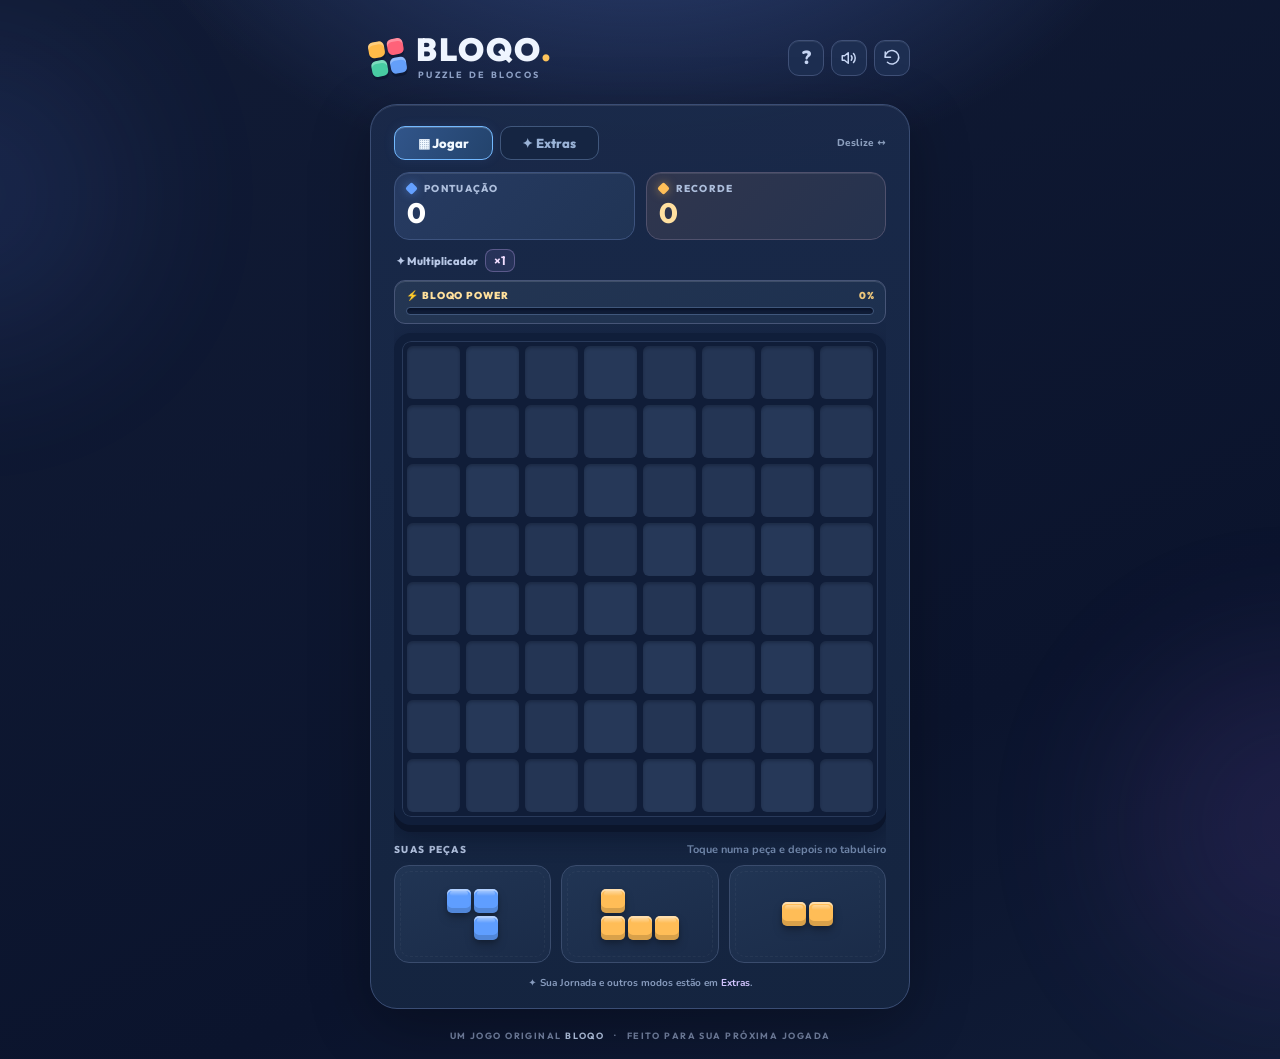
==== commit 7c9f5e52: "Integrate Google AdSense into index.html Added Google AdSense script for advertising." ====
--- a/index.html
+++ b/index.html
@@ -1,7 +1,14 @@
+
 <!doctype html>
 <html lang="pt-BR">
   <head>
     <meta charset="utf-8" />
+
+    <!-- Google AdSense -->
+    <script async
+      src="https://pagead2.googlesyndication.com/pagead/js/adsbygoogle.js?client=ca-pub-8809772813276916"
+      crossorigin="anonymous"></script>
+
     <meta name="viewport" content="width=device-width, initial-scale=1, viewport-fit=cover" />
     <meta name="theme-color" content="#111b35" />
     <meta name="description" content="BLOQO: um jogo original de blocos coloridos. Encaixe peças, complete linhas, faça combos e supere seu recorde." />
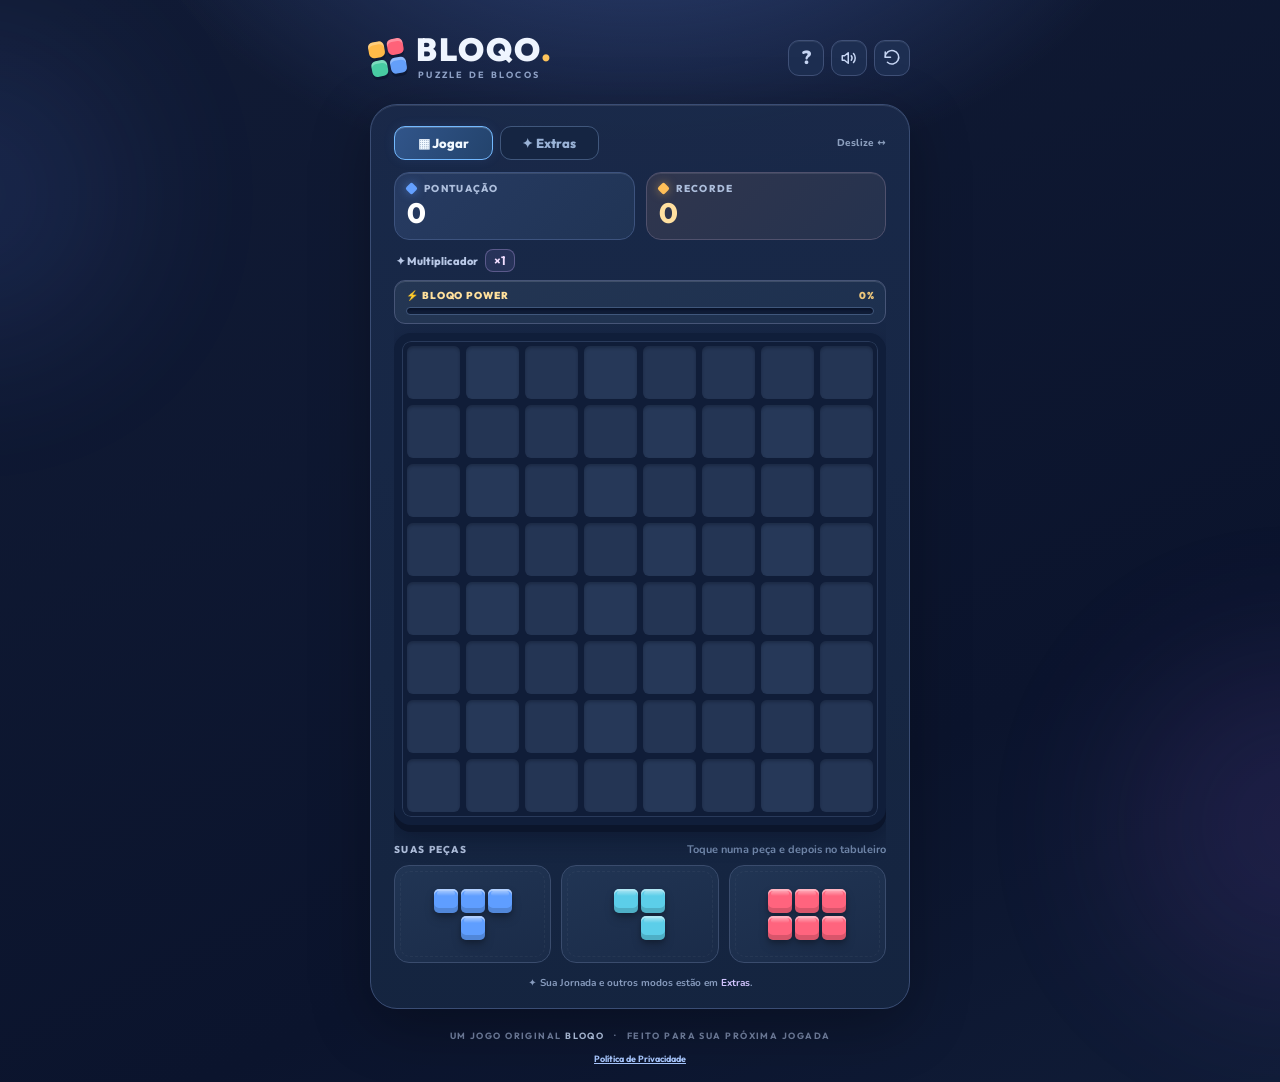
==== commit dfb49397: "Revise footer with privacy policy information Updated footer to include privacy policy link." ====
--- a/index.html
+++ b/index.html
@@ -137,7 +137,18 @@
         </div>
       </section>
 
-      <footer class="site-footer">UM JOGO ORIGINAL <strong>BLOQO</strong> <span>·</span> FEITO PARA SUA PRÓXIMA JOGADA</footer>
+      <!-- Rodapé com Política de Privacidade -->
+      <footer class="site-footer">
+        <div style="width:100%;text-align:center;">
+          UM JOGO ORIGINAL <strong>BLOQO</strong>
+          <span>·</span> FEITO PARA SUA PRÓXIMA JOGADA
+          <br />
+          <a
+            href="./privacidade.html"
+            style="display:inline-block;margin-top:12px;color:#a9c8ff;text-decoration:underline;text-transform:none;letter-spacing:normal;"
+          >Política de Privacidade</a>
+        </div>
+      </footer>
     </main>
 
     <div id="dragGhost" class="drag-ghost" aria-hidden="true"></div>
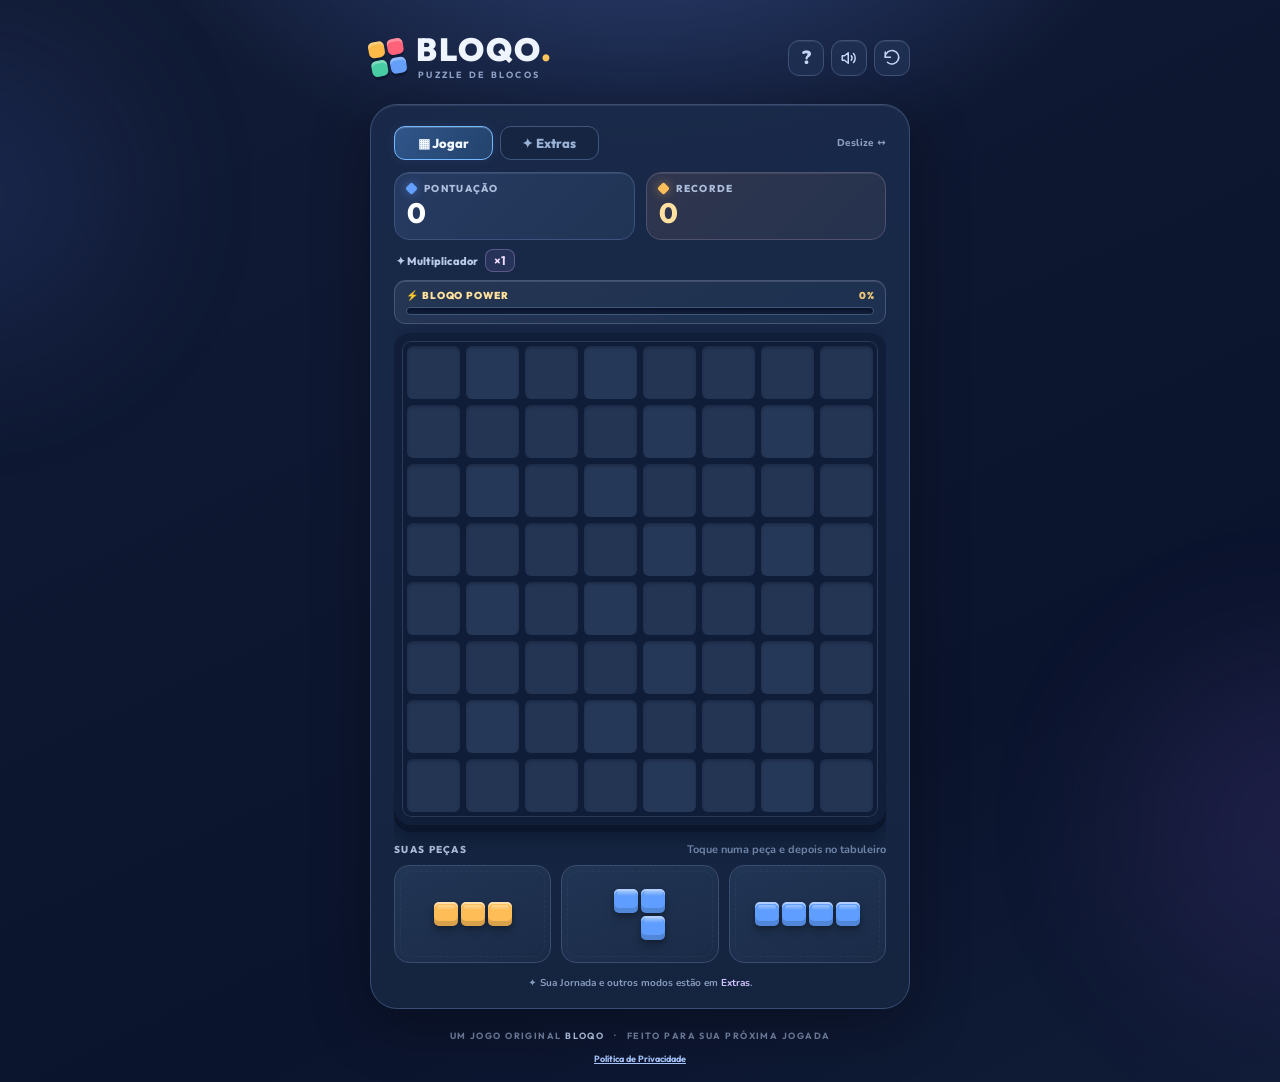
==== commit 5831552c: "Add styles for reward button and status Added styles for reward button and status message." ====
--- a/index.html
+++ b/index.html
@@ -1,4 +1,3 @@
-
 <!doctype html>
 <html lang="pt-BR">
   <head>
@@ -25,6 +24,12 @@
         });
       }
     </script>
+    <style>
+      /* O botão de anúncio permanece oculto até o Android informar que há anúncio disponível. */
+      #rewardContinueBtn[hidden], #rewardContinueStatus[hidden] { display: none !important; }
+      #rewardContinueBtn { margin-bottom: 12px; }
+      #rewardContinueStatus { text-align: center; color: #b7c9e5; font-size: .85rem; margin: 0 0 14px; }
+    </style>
   </head>
   <body>
     <div class="ambient ambient-one" aria-hidden="true"></div>
@@ -179,6 +184,8 @@
         <h2 id="overTitle">Boa jogada!</h2>
         <p id="overDescription" class="modal-subtext">Cada bloco conta. Que tal tentar de novo?</p>
         <div class="final-score"><span>SUA PONTUAÇÃO</span><strong id="finalScore">0</strong><small id="bestMessage">Continue quebrando recordes!</small></div>
+        <button id="rewardContinueBtn" class="primary-button reward-button" type="button" hidden disabled>🎁 Assistir anúncio e continuar <span aria-hidden="true">▶</span></button>
+        <p id="rewardContinueStatus" class="reward-status" role="status" aria-live="polite" hidden>Uma segunda chance por partida.</p>
         <button id="againBtn" class="primary-button" type="button">Jogar novamente <span aria-hidden="true">→</span></button>
       </section>
     </div>
